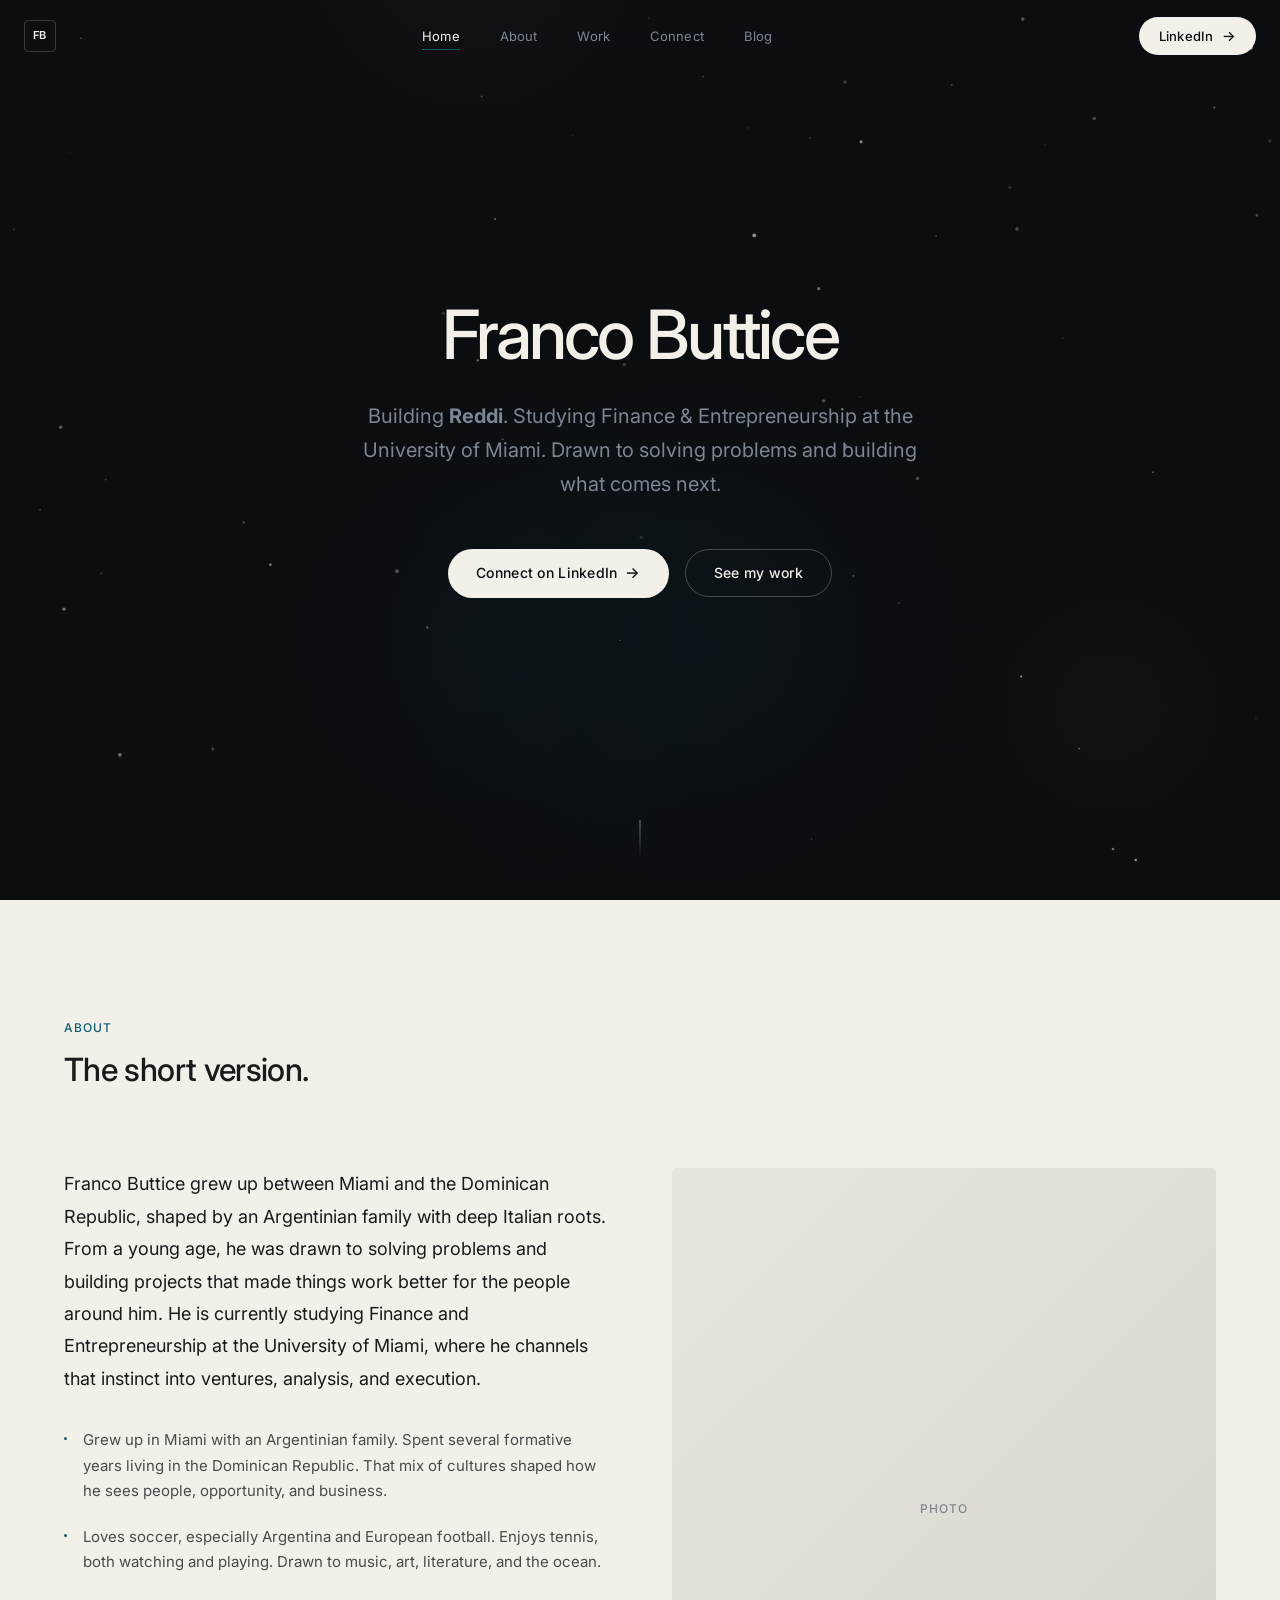
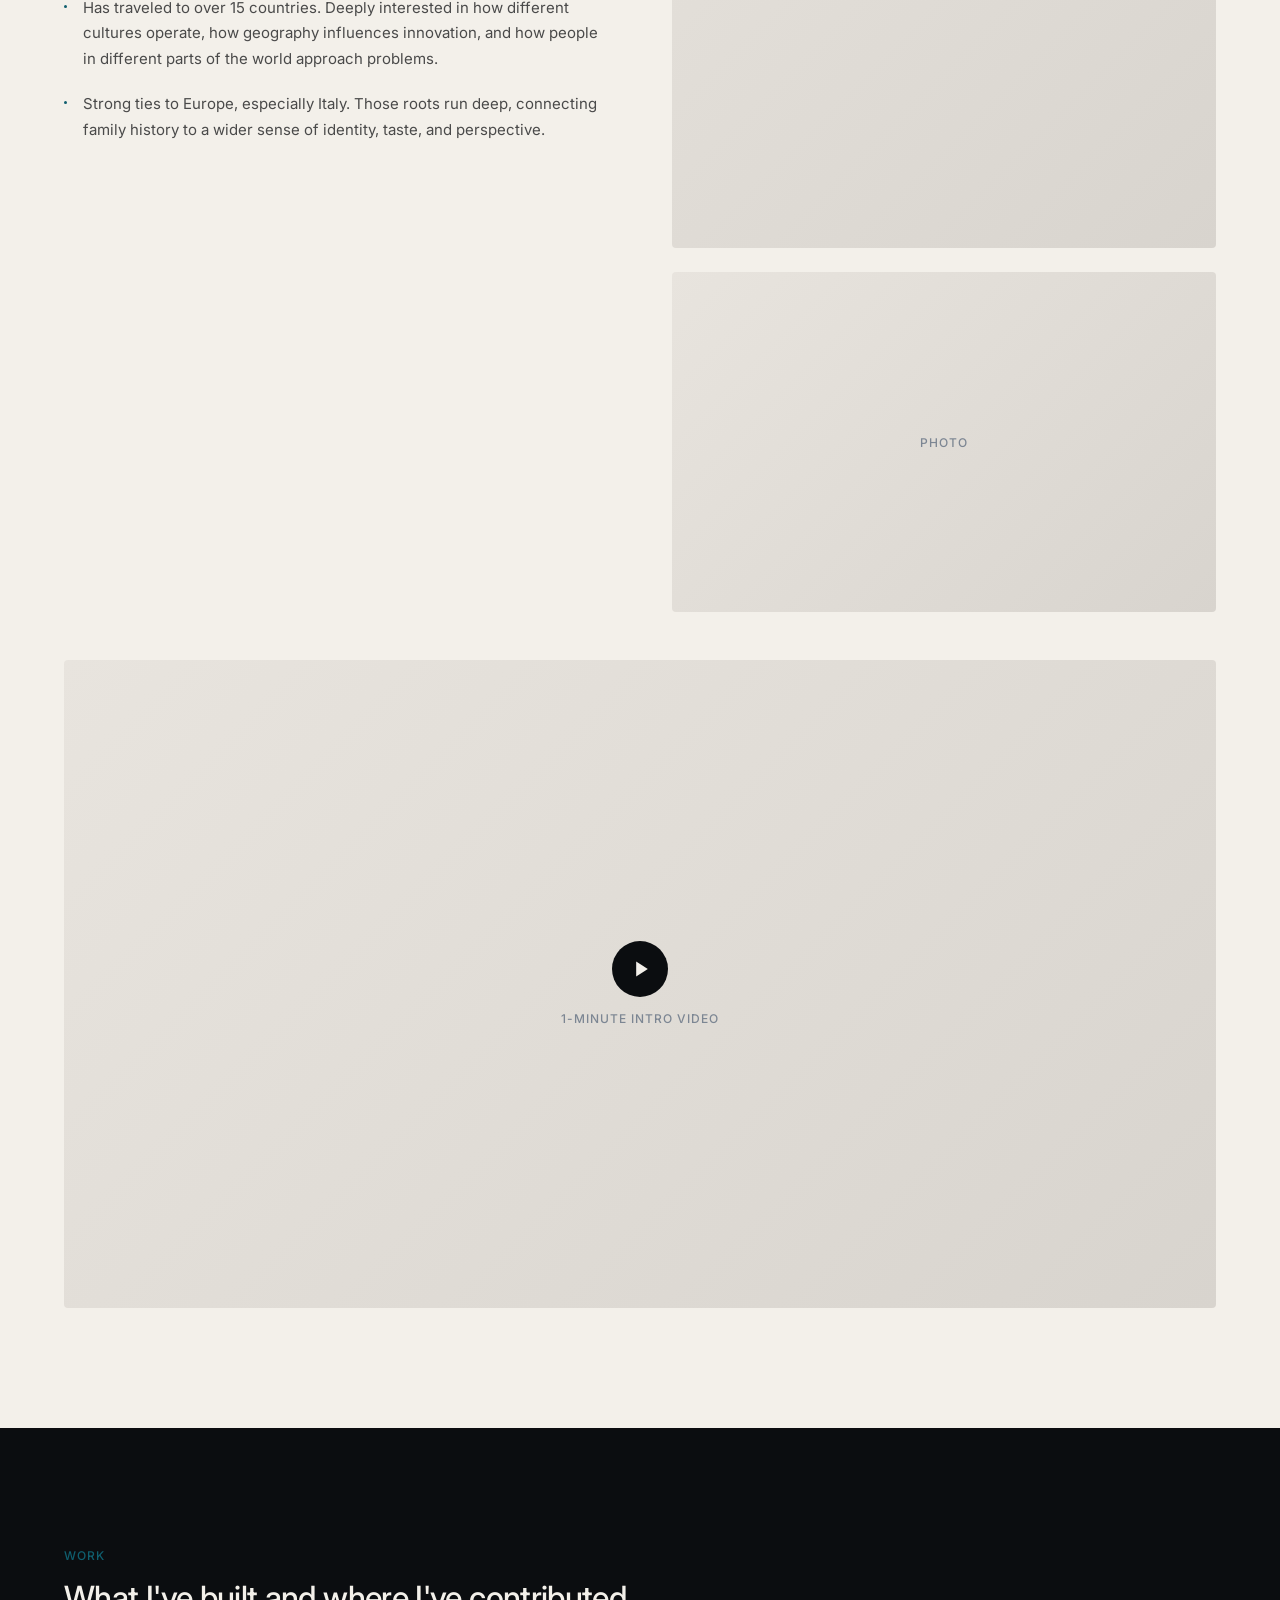
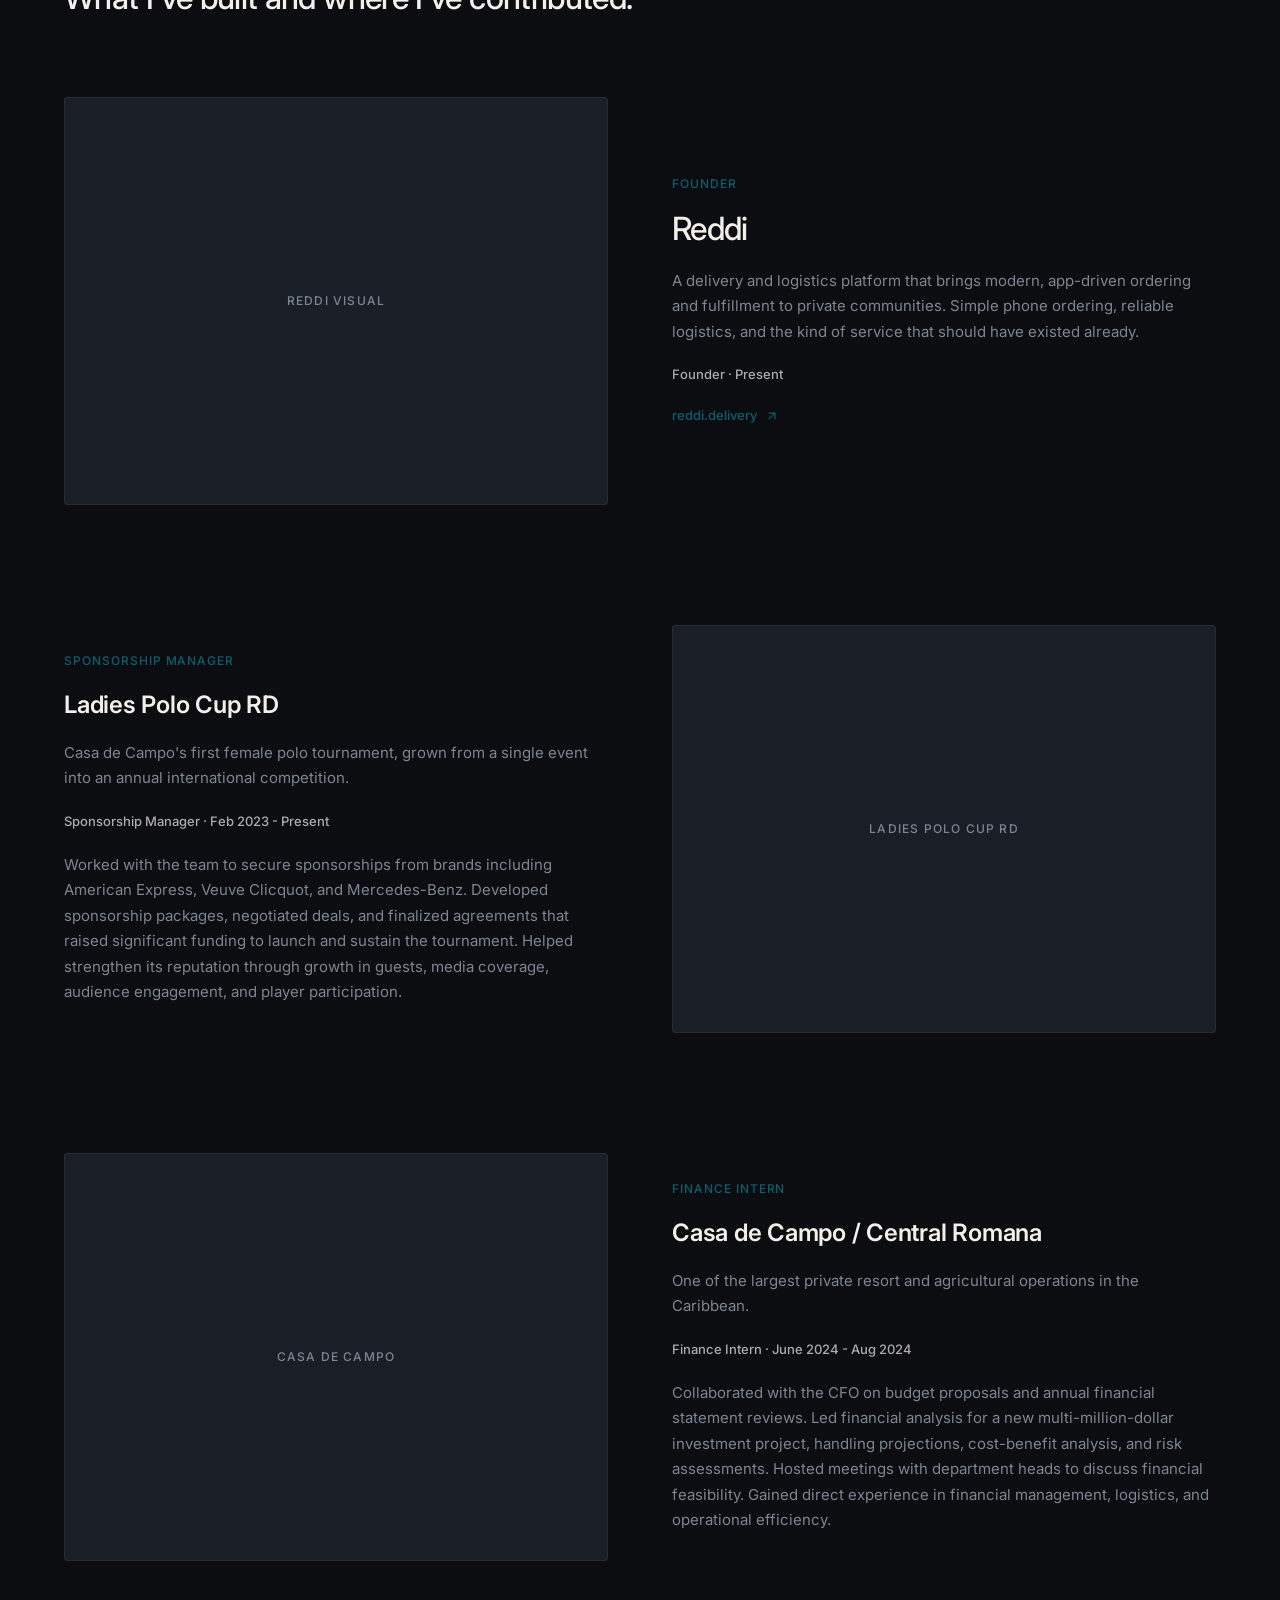
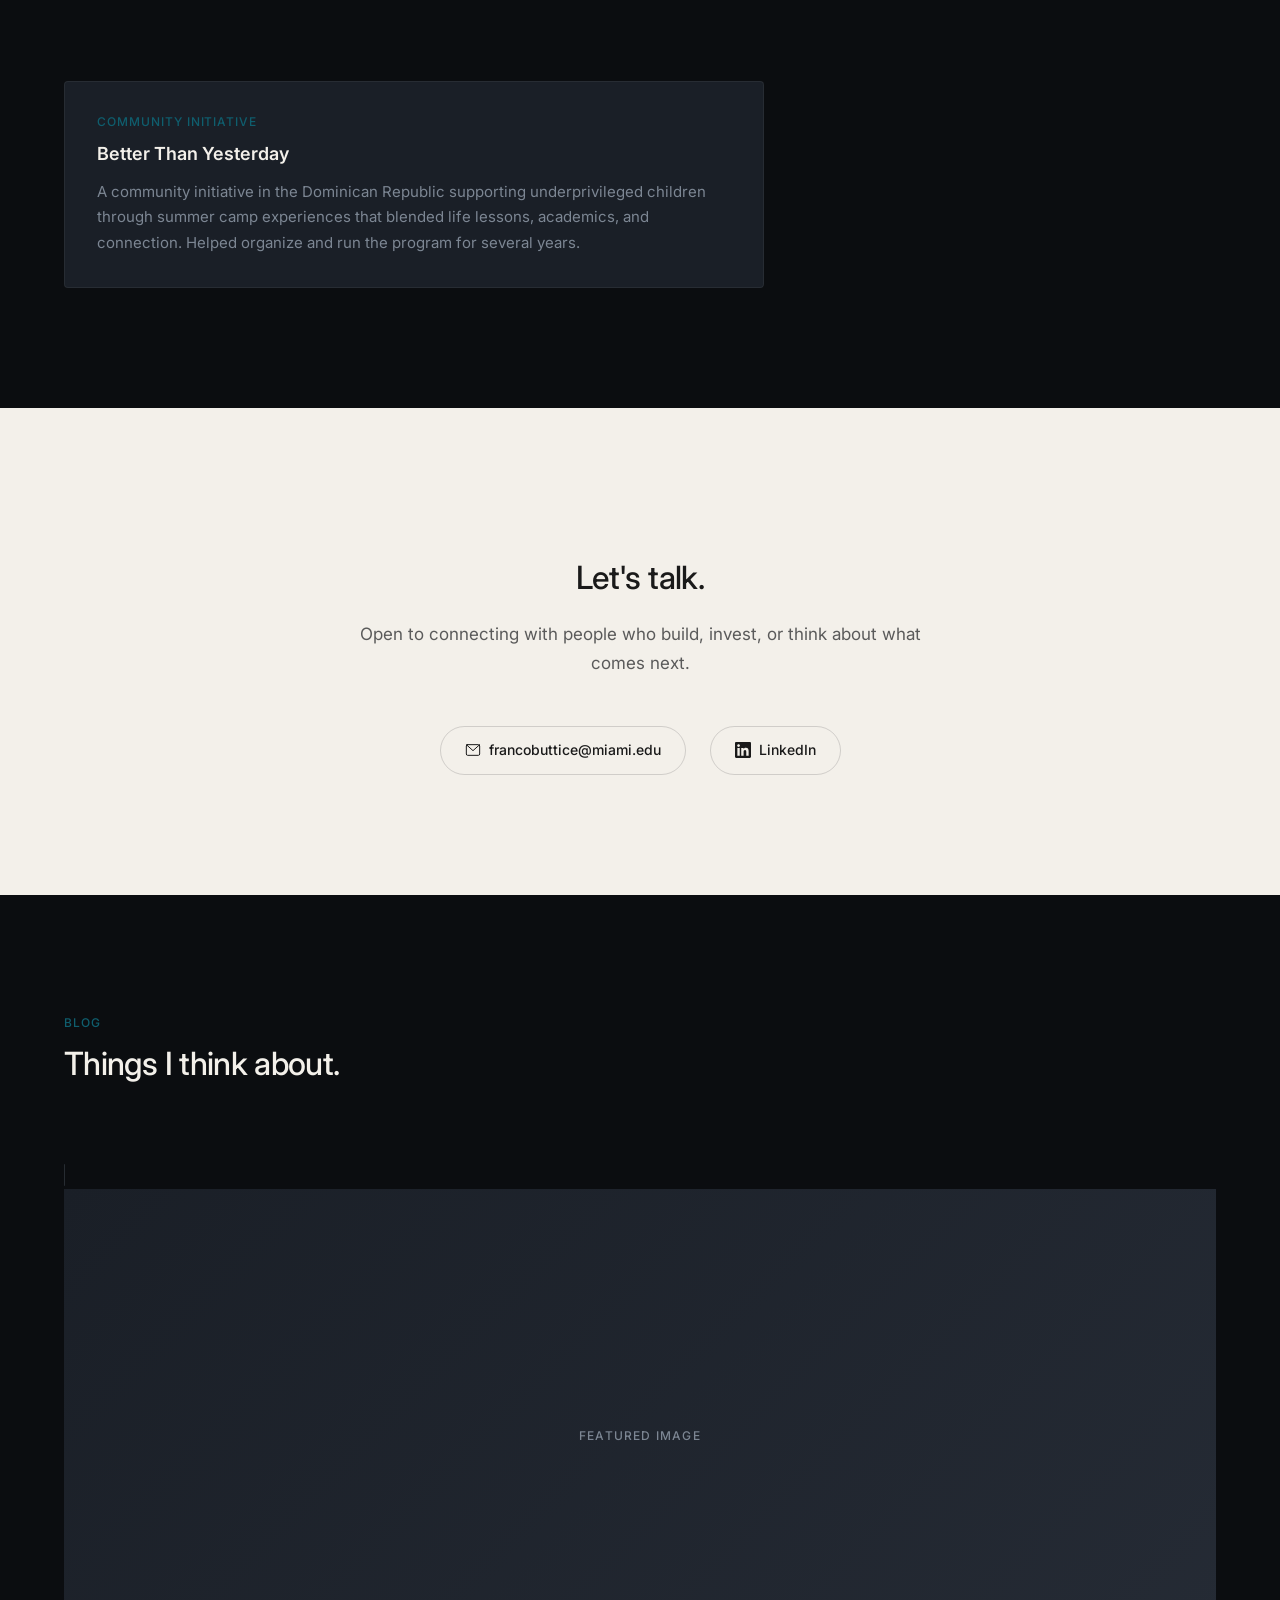
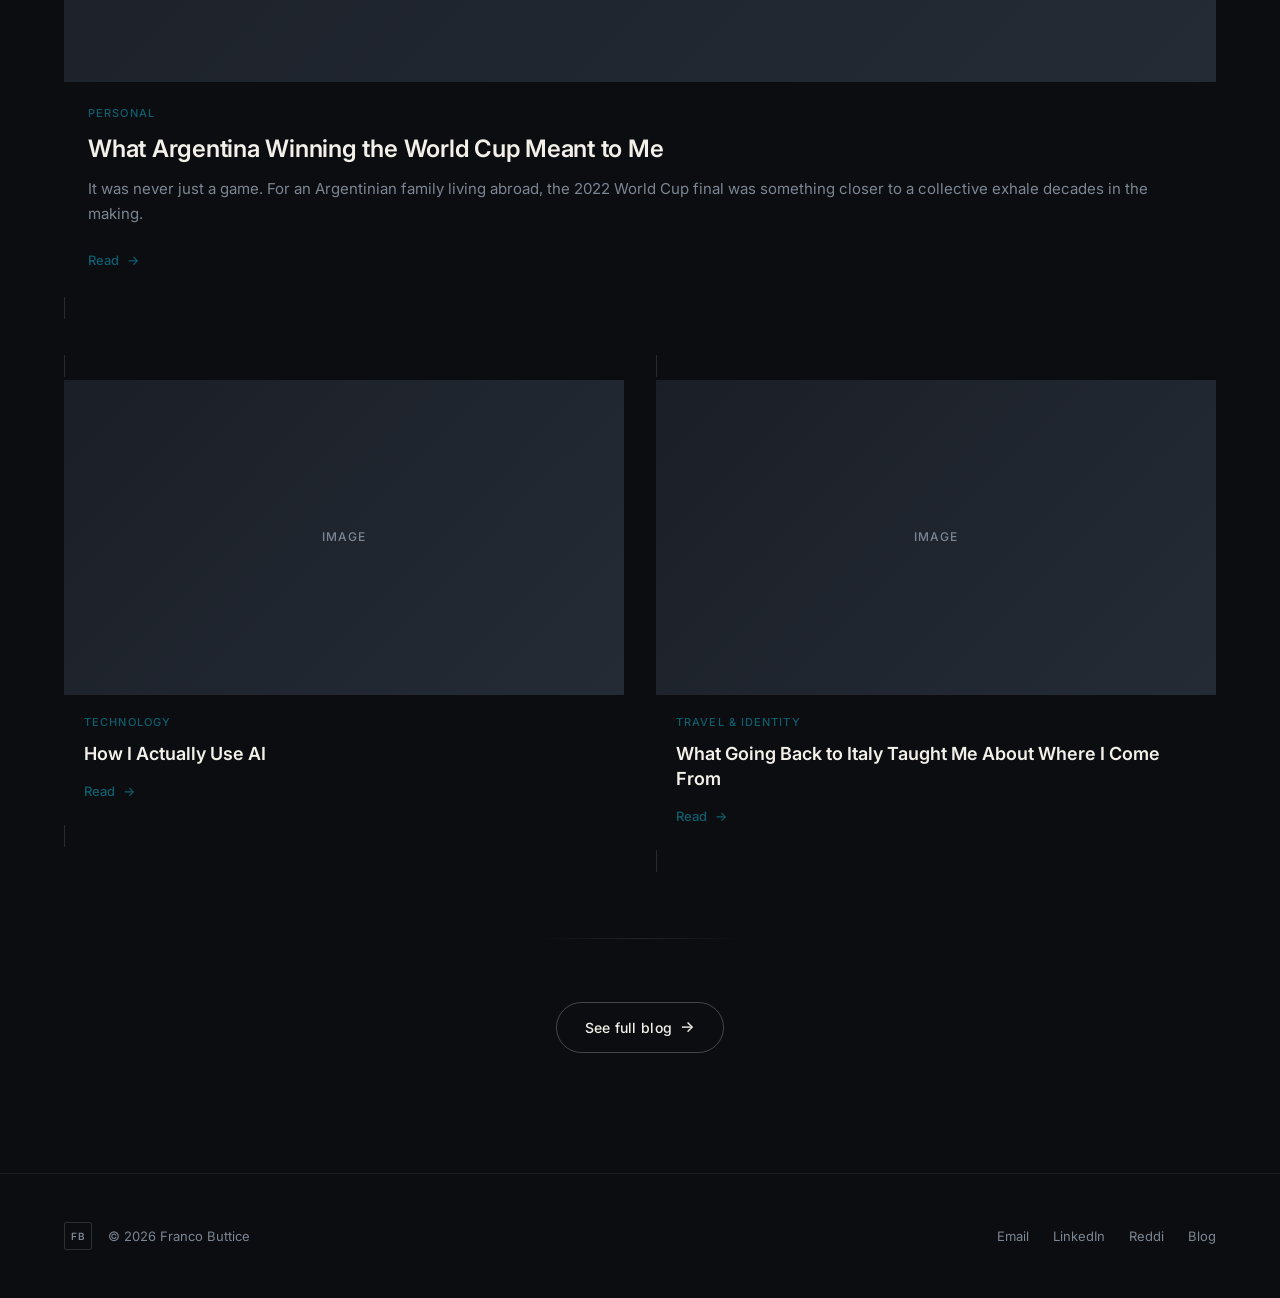
==== index.html @ 8334fda9 "Initial site build — Franco Buttice personal brand website Single-scroll site with hero, about, work" ====
<!DOCTYPE html>
<html lang="en">
<head>
  <meta charset="UTF-8">
  <meta name="viewport" content="width=device-width, initial-scale=1.0">
  <title>Franco Buttice</title>
  <meta name="description" content="Franco Buttice. Builder, student of finance and entrepreneurship at the University of Miami. Building Reddi.">
  <meta name="author" content="Franco Buttice">

  <!-- Open Graph -->
  <meta property="og:title" content="Franco Buttice">
  <meta property="og:description" content="Builder, student of finance and entrepreneurship at the University of Miami. Building Reddi.">
  <meta property="og:type" content="website">
  <meta property="og:url" content="https://francobuttice.com">

  <!-- Favicon -->
  <link rel="icon" type="image/svg+xml" href="data:image/svg+xml,<svg xmlns='http://www.w3.org/2000/svg' viewBox='0 0 32 32'><rect width='32' height='32' rx='4' fill='%230B0D10'/><text x='50%25' y='55%25' dominant-baseline='central' text-anchor='middle' fill='%23F3F0EA' font-family='system-ui' font-size='14' font-weight='600' letter-spacing='0.5'>FB</text></svg>">

  <!-- Fonts -->
  <link rel="preconnect" href="https://fonts.googleapis.com">
  <link rel="preconnect" href="https://fonts.gstatic.com" crossorigin>
  <link href="https://fonts.googleapis.com/css2?family=Inter:wght@300;400;500;600;700&display=swap" rel="stylesheet">

  <!-- Styles -->
  <link rel="stylesheet" href="css/style.css">
</head>
<body>

  <!-- ============ NAVBAR ============ -->
  <nav class="navbar" id="navbar" role="navigation" aria-label="Main navigation">
    <div class="navbar__inner">
      <a href="#home" class="navbar__logo">
        <span class="navbar__monogram">FB</span>
      </a>

      <div class="navbar__links" id="navLinks">
        <a href="#home" class="navbar__link active" data-section="home">Home</a>
        <a href="#about" class="navbar__link" data-section="about">About</a>
        <a href="#work" class="navbar__link" data-section="work">Work</a>
        <a href="#connect" class="navbar__link" data-section="connect">Connect</a>
        <a href="#blog" class="navbar__link" data-section="blog">Blog</a>
      </div>

      <div class="navbar__cta">
        <a href="https://www.linkedin.com/in/francobuttice/" target="_blank" rel="noopener noreferrer" class="btn btn--primary btn--sm">
          LinkedIn <span class="btn-arrow">&rarr;</span>
        </a>
      </div>

      <button class="navbar__toggle" id="navToggle" aria-label="Toggle navigation menu" aria-expanded="false">
        <span></span>
        <span></span>
        <span></span>
      </button>
    </div>

    <div class="navbar__mobile-menu" id="mobileMenu">
      <a href="#home" class="navbar__mobile-link" data-section="home">Home</a>
      <a href="#about" class="navbar__mobile-link" data-section="about">About</a>
      <a href="#work" class="navbar__mobile-link" data-section="work">Work</a>
      <a href="#connect" class="navbar__mobile-link" data-section="connect">Connect</a>
      <a href="#blog" class="navbar__mobile-link" data-section="blog">Blog</a>
      <a href="https://www.linkedin.com/in/francobuttice/" target="_blank" rel="noopener noreferrer" class="btn btn--primary" style="margin-top: 16px;">
        Connect on LinkedIn <span class="btn-arrow">&rarr;</span>
      </a>
    </div>
  </nav>

  <!-- ============ HERO ============ -->
  <section class="hero section--dark" id="home">
    <canvas class="hero__canvas" id="heroCanvas"></canvas>

    <div class="hero__content">
      <h1 class="hero__name" id="heroName">Franco Buttice</h1>
      <p class="hero__headline" id="heroHeadline">
        Building <strong>Reddi</strong>. Studying Finance &amp; Entrepreneurship at the University of Miami. Drawn to solving problems and building what comes next.
      </p>
      <div class="hero__cta" id="heroCta">
        <a href="https://www.linkedin.com/in/francobuttice/" target="_blank" rel="noopener noreferrer" class="btn btn--primary">
          Connect on LinkedIn <span class="btn-arrow">&rarr;</span>
        </a>
        <a href="#work" class="btn btn--ghost">
          See my work
        </a>
      </div>
    </div>

    <div class="hero__scroll-hint" id="heroScroll">
      <div class="hero__scroll-line"></div>
    </div>
  </section>

  <!-- ============ ABOUT ============ -->
  <section class="about section section--light" id="about">
    <div class="container">
      <div class="about__header reveal">
        <p class="label about__label">About</p>
        <h2 class="display-md">The short version.</h2>
      </div>

      <div class="about__grid">
        <div class="about__text">
          <p class="about__bio reveal">
            Franco Buttice grew up between Miami and the Dominican Republic, shaped by an Argentinian family with deep Italian roots. From a young age, he was drawn to solving problems and building projects that made things work better for the people around him. He is currently studying Finance and Entrepreneurship at the University of Miami, where he channels that instinct into ventures, analysis, and execution.
          </p>

          <div class="about__details">
            <div class="about__detail-item reveal">
              <span class="about__detail-marker"></span>
              <p class="about__detail-text">
                Grew up in Miami with an Argentinian family. Spent several formative years living in the Dominican Republic. That mix of cultures shaped how he sees people, opportunity, and business.
              </p>
            </div>
            <div class="about__detail-item reveal">
              <span class="about__detail-marker"></span>
              <p class="about__detail-text">
                Loves soccer, especially Argentina and European football. Enjoys tennis, both watching and playing. Drawn to music, art, literature, and the ocean.
              </p>
            </div>
            <div class="about__detail-item reveal">
              <span class="about__detail-marker"></span>
              <p class="about__detail-text">
                Has traveled to over 15 countries. Deeply interested in how different cultures operate, how geography influences innovation, and how people in different parts of the world approach problems.
              </p>
            </div>
            <div class="about__detail-item reveal">
              <span class="about__detail-marker"></span>
              <p class="about__detail-text">
                Strong ties to Europe, especially Italy. Those roots run deep, connecting family history to a wider sense of identity, taste, and perspective.
              </p>
            </div>
          </div>
        </div>

        <div class="about__media">
          <div class="about__image-placeholder reveal">
            <span class="about__placeholder-label">Photo</span>
          </div>
          <div class="about__image-placeholder about__image-placeholder--landscape reveal">
            <span class="about__placeholder-label">Photo</span>
          </div>
        </div>
      </div>

      <!-- Video Placeholder -->
      <div class="about__video-placeholder reveal" id="videoPlaceholder">
        <div class="about__video-play">
          <svg width="20" height="20" viewBox="0 0 24 24"><polygon points="5,3 19,12 5,21"/></svg>
        </div>
        <span class="about__video-label">1-minute intro video</span>
      </div>
    </div>
  </section>

  <!-- ============ WORK ============ -->
  <section class="work section section--dark" id="work">
    <div class="container">
      <div class="work__header reveal">
        <p class="label work__label">Work</p>
        <h2 class="display-md">What I've built and where I've contributed.</h2>
      </div>

      <div class="work__entries">

        <!-- Reddi -->
        <div class="work__entry reveal">
          <div class="work__entry-visual">
            <span class="about__placeholder-label" style="color: var(--steel);">Reddi Visual</span>
          </div>
          <div class="work__entry-content">
            <p class="label work__entry-tag">Founder</p>
            <h3 class="display-md work__entry-name">Reddi</h3>
            <p class="work__entry-desc">
              A delivery and logistics platform that brings modern, app-driven ordering and fulfillment to private communities. Simple phone ordering, reliable logistics, and the kind of service that should have existed already.
            </p>
            <p class="work__entry-role">Founder &middot; Present</p>
            <a href="https://reddi.delivery" target="_blank" rel="noopener noreferrer" class="work__entry-link">
              reddi.delivery
              <svg viewBox="0 0 24 24" fill="none" stroke="currentColor" stroke-width="2" stroke-linecap="round" stroke-linejoin="round"><line x1="7" y1="17" x2="17" y2="7"/><polyline points="7 7 17 7 17 17"/></svg>
            </a>
          </div>
        </div>

        <!-- Ladies Polo Cup RD -->
        <div class="work__entry reveal">
          <div class="work__entry-visual">
            <span class="about__placeholder-label" style="color: var(--steel);">Ladies Polo Cup RD</span>
          </div>
          <div class="work__entry-content">
            <p class="label work__entry-tag">Sponsorship Manager</p>
            <h3 class="heading-lg work__entry-name">Ladies Polo Cup RD</h3>
            <p class="work__entry-desc">
              Casa de Campo's first female polo tournament, grown from a single event into an annual international competition.
            </p>
            <p class="work__entry-role">Sponsorship Manager &middot; Feb 2023 - Present</p>
            <p class="work__entry-summary">
              Worked with the team to secure sponsorships from brands including American Express, Veuve Clicquot, and Mercedes-Benz. Developed sponsorship packages, negotiated deals, and finalized agreements that raised significant funding to launch and sustain the tournament. Helped strengthen its reputation through growth in guests, media coverage, audience engagement, and player participation.
            </p>
          </div>
        </div>

        <!-- Casa de Campo / Central Romana -->
        <div class="work__entry reveal">
          <div class="work__entry-visual">
            <span class="about__placeholder-label" style="color: var(--steel);">Casa de Campo</span>
          </div>
          <div class="work__entry-content">
            <p class="label work__entry-tag">Finance Intern</p>
            <h3 class="heading-lg work__entry-name">Casa de Campo / Central Romana</h3>
            <p class="work__entry-desc">
              One of the largest private resort and agricultural operations in the Caribbean.
            </p>
            <p class="work__entry-role">Finance Intern &middot; June 2024 - Aug 2024</p>
            <p class="work__entry-summary">
              Collaborated with the CFO on budget proposals and annual financial statement reviews. Led financial analysis for a new multi-million-dollar investment project, handling projections, cost-benefit analysis, and risk assessments. Hosted meetings with department heads to discuss financial feasibility. Gained direct experience in financial management, logistics, and operational efficiency.
            </p>
          </div>
        </div>

        <!-- Better Than Yesterday -->
        <div class="work__entry work__entry--small reveal">
          <div class="work__entry-content">
            <p class="label work__entry-tag">Community Initiative</p>
            <h3 class="heading-md work__entry-name">Better Than Yesterday</h3>
            <p class="work__entry-desc">
              A community initiative in the Dominican Republic supporting underprivileged children through summer camp experiences that blended life lessons, academics, and connection. Helped organize and run the program for several years.
            </p>
          </div>
        </div>

      </div>
    </div>
  </section>

  <!-- ============ CONNECT ============ -->
  <section class="connect section section--light" id="connect">
    <div class="container">
      <div class="connect__inner">
        <p class="label connect__label reveal">Connect</p>
        <h2 class="display-md connect__headline reveal">Let's talk.</h2>
        <p class="connect__subtext reveal">
          Open to connecting with people who build, invest, or think about what comes next.
        </p>
        <div class="connect__links reveal">
          <a href="mailto:francobuttice@miami.edu" class="connect__link">
            <svg viewBox="0 0 24 24" fill="none" stroke="currentColor" stroke-width="1.5" stroke-linecap="round" stroke-linejoin="round"><rect x="2" y="4" width="20" height="16" rx="2"/><polyline points="22,4 12,13 2,4"/></svg>
            francobuttice@miami.edu
          </a>
          <a href="https://www.linkedin.com/in/francobuttice/" target="_blank" rel="noopener noreferrer" class="connect__link">
            <svg viewBox="0 0 24 24" fill="currentColor"><path d="M20.447 20.452h-3.554v-5.569c0-1.328-.027-3.037-1.852-3.037-1.853 0-2.136 1.445-2.136 2.939v5.667H9.351V9h3.414v1.561h.046c.477-.9 1.637-1.85 3.37-1.85 3.601 0 4.267 2.37 4.267 5.455v6.286zM5.337 7.433c-1.144 0-2.063-.926-2.063-2.065 0-1.138.92-2.063 2.063-2.063 1.14 0 2.064.925 2.064 2.063 0 1.139-.925 2.065-2.064 2.065zm1.782 13.019H3.555V9h3.564v11.452zM22.225 0H1.771C.792 0 0 .774 0 1.729v20.542C0 23.227.792 24 1.771 24h20.451C23.2 24 24 23.227 24 22.271V1.729C24 .774 23.2 0 22.222 0h.003z"/></svg>
            LinkedIn
          </a>
        </div>
      </div>
    </div>
  </section>

  <!-- ============ BLOG PREVIEW ============ -->
  <section class="blog-preview section section--dark" id="blog">
    <div class="container">
      <div class="blog-preview__header reveal">
        <p class="label blog-preview__label">Blog</p>
        <h2 class="display-md">Things I think about.</h2>
      </div>

      <div class="blog-preview__grid">

        <!-- Featured Post -->
        <div class="blog-preview__featured reveal">
          <a href="blog.html#post-argentina" class="blog-card">
            <div class="blog-card__image">
              <span class="about__placeholder-label" style="color: var(--steel);">Featured Image</span>
            </div>
            <div class="blog-card__body">
              <p class="label-sm blog-card__tag">Personal</p>
              <h3 class="heading-lg blog-card__title">What Argentina Winning the World Cup Meant to Me</h3>
              <p class="blog-card__excerpt">
                It was never just a game. For an Argentinian family living abroad, the 2022 World Cup final was something closer to a collective exhale decades in the making.
              </p>
              <span class="blog-card__read">Read <span>&rarr;</span></span>
            </div>
          </a>
        </div>

        <!-- Small Post 1 -->
        <div class="reveal">
          <a href="blog.html#post-ai" class="blog-card blog-card--small">
            <div class="blog-card__image">
              <span class="about__placeholder-label" style="color: var(--steel);">Image</span>
            </div>
            <div class="blog-card__body">
              <p class="label-sm blog-card__tag">Technology</p>
              <h3 class="heading-md blog-card__title">How I Actually Use AI</h3>
              <span class="blog-card__read">Read <span>&rarr;</span></span>
            </div>
          </a>
        </div>

        <!-- Small Post 2 -->
        <div class="reveal">
          <a href="blog.html#post-italy" class="blog-card blog-card--small">
            <div class="blog-card__image">
              <span class="about__placeholder-label" style="color: var(--steel);">Image</span>
            </div>
            <div class="blog-card__body">
              <p class="label-sm blog-card__tag">Travel &amp; Identity</p>
              <h3 class="heading-md blog-card__title">What Going Back to Italy Taught Me About Where I Come From</h3>
              <span class="blog-card__read">Read <span>&rarr;</span></span>
            </div>
          </a>
        </div>

      </div>

      <div class="blog-preview__cta reveal">
        <a href="blog.html" class="btn btn--ghost">
          See full blog <span class="btn-arrow">&rarr;</span>
        </a>
      </div>
    </div>
  </section>

  <!-- ============ FOOTER ============ -->
  <footer class="footer">
    <div class="container">
      <div class="footer__inner">
        <div class="footer__left">
          <span class="footer__monogram">FB</span>
          <span class="footer__copy">&copy; 2026 Franco Buttice</span>
        </div>
        <div class="footer__links">
          <a href="mailto:francobuttice@miami.edu" class="footer__link">Email</a>
          <a href="https://www.linkedin.com/in/francobuttice/" target="_blank" rel="noopener noreferrer" class="footer__link">LinkedIn</a>
          <a href="https://reddi.delivery" target="_blank" rel="noopener noreferrer" class="footer__link">Reddi</a>
          <a href="blog.html" class="footer__link">Blog</a>
        </div>
      </div>
    </div>
  </footer>

  <!-- Scripts -->
  <script src="js/hero-canvas.js"></script>
  <script src="js/main.js"></script>
</body>
</html>
---- css/style.css ----
/* ============================================
   FRANCO BUTTICE - PERSONAL BRAND WEBSITE
   Design System & Core Styles
   ============================================ */

/* --- Custom Properties --- */
:root {
  /* Palette */
  --obsidian: #0B0D10;
  --graphite: #1A1F27;
  --bone: #F3F0EA;
  --steel: #7C8693;
  --petrol: #0F5E6E;
  --petrol-light: #137d94;
  --petrol-glow: rgba(15, 94, 110, 0.15);
  --white: #FFFFFF;
  --black: #000000;

  /* Semantic */
  --bg-dark: var(--obsidian);
  --bg-dark-elevated: var(--graphite);
  --bg-light: var(--bone);
  --text-primary-light: #1a1a1a;
  --text-secondary-light: var(--steel);
  --text-primary-dark: var(--bone);
  --text-secondary-dark: var(--steel);
  --accent: var(--petrol);
  --accent-hover: var(--petrol-light);

  /* Typography */
  --font-display: 'Inter', -apple-system, BlinkMacSystemFont, 'Segoe UI', sans-serif;
  --font-body: 'Inter', -apple-system, BlinkMacSystemFont, 'Segoe UI', sans-serif;
  --font-mono: 'JetBrains Mono', 'SF Mono', 'Fira Code', monospace;

  /* Spacing (8px base) */
  --space-1: 4px;
  --space-2: 8px;
  --space-3: 12px;
  --space-4: 16px;
  --space-5: 20px;
  --space-6: 24px;
  --space-7: 32px;
  --space-8: 40px;
  --space-9: 48px;
  --space-10: 56px;
  --space-11: 64px;
  --space-12: 80px;
  --space-13: 96px;
  --space-14: 120px;

  /* Layout */
  --container-max: 1200px;
  --container-narrow: 800px;
  --container-wide: 1400px;

  /* Radius */
  --radius-sm: 2px;
  --radius-md: 4px;
  --radius-lg: 8px;
  --radius-pill: 100px;

  /* Transitions */
  --ease-out: cubic-bezier(0.16, 1, 0.3, 1);
  --ease-in-out: cubic-bezier(0.65, 0, 0.35, 1);
  --duration-fast: 150ms;
  --duration-normal: 300ms;
  --duration-slow: 500ms;

  /* Navbar */
  --nav-height: 72px;
}

/* --- Reset --- */
*,
*::before,
*::after {
  margin: 0;
  padding: 0;
  box-sizing: border-box;
}

html {
  scroll-behavior: smooth;
  -webkit-text-size-adjust: 100%;
  font-size: 16px;
}

body {
  font-family: var(--font-body);
  background: var(--bg-dark);
  color: var(--text-primary-dark);
  line-height: 1.6;
  -webkit-font-smoothing: antialiased;
  -moz-osx-font-smoothing: grayscale;
  overflow-x: hidden;
}

img {
  max-width: 100%;
  height: auto;
  display: block;
}

a {
  color: inherit;
  text-decoration: none;
}

button {
  font-family: inherit;
  cursor: pointer;
  border: none;
  background: none;
}

ul, ol {
  list-style: none;
}

/* --- Typography --- */
.display-xl {
  font-size: clamp(2.5rem, 6vw, 4.5rem);
  font-weight: 500;
  line-height: 0.95;
  letter-spacing: -0.04em;
}

.display-lg {
  font-size: clamp(2rem, 4vw, 3rem);
  font-weight: 500;
  line-height: 1.05;
  letter-spacing: -0.03em;
}

.display-md {
  font-size: clamp(1.5rem, 3vw, 2rem);
  font-weight: 500;
  line-height: 1.15;
  letter-spacing: -0.02em;
}

.heading-lg {
  font-size: clamp(1.25rem, 2vw, 1.5rem);
  font-weight: 600;
  line-height: 1.3;
  letter-spacing: -0.01em;
}

.heading-md {
  font-size: 1.125rem;
  font-weight: 600;
  line-height: 1.4;
}

.body-lg {
  font-size: 1.125rem;
  font-weight: 400;
  line-height: 1.7;
}

.body-md {
  font-size: 1rem;
  font-weight: 400;
  line-height: 1.7;
}

.body-sm {
  font-size: 0.875rem;
  font-weight: 400;
  line-height: 1.6;
}

.label {
  font-size: 0.75rem;
  font-weight: 500;
  letter-spacing: 0.08em;
  text-transform: uppercase;
  line-height: 1.3;
}

.label-sm {
  font-size: 0.6875rem;
  font-weight: 500;
  letter-spacing: 0.1em;
  text-transform: uppercase;
  line-height: 1.3;
}

/* --- Layout --- */
.container {
  width: 100%;
  max-width: var(--container-max);
  margin: 0 auto;
  padding: 0 var(--space-6);
}

.container--narrow {
  max-width: var(--container-narrow);
}

.container--wide {
  max-width: var(--container-wide);
}

.section {
  padding: var(--space-14) 0;
  position: relative;
}

.section--dark {
  background: var(--bg-dark);
  color: var(--text-primary-dark);
}

.section--light {
  background: var(--bg-light);
  color: var(--text-primary-light);
}

/* --- Buttons --- */
.btn {
  display: inline-flex;
  align-items: center;
  justify-content: center;
  gap: var(--space-2);
  padding: 12px 28px;
  font-size: 0.875rem;
  font-weight: 500;
  letter-spacing: 0.02em;
  border-radius: var(--radius-pill);
  transition: all var(--duration-normal) var(--ease-out);
  white-space: nowrap;
}

.btn--primary {
  background: var(--bone);
  color: var(--obsidian);
}

.btn--primary:hover {
  background: var(--white);
  transform: translateY(-1px);
}

.btn--accent {
  background: var(--accent);
  color: var(--white);
}

.btn--accent:hover {
  background: var(--accent-hover);
  transform: translateY(-1px);
}

.btn--ghost {
  background: transparent;
  color: var(--bone);
  border: 1px solid rgba(243, 240, 234, 0.25);
}

.btn--ghost:hover {
  border-color: rgba(243, 240, 234, 0.5);
  background: rgba(243, 240, 234, 0.05);
}

.btn--ghost-dark {
  background: transparent;
  color: var(--obsidian);
  border: 1px solid rgba(11, 13, 16, 0.2);
}

.btn--ghost-dark:hover {
  border-color: rgba(11, 13, 16, 0.4);
  background: rgba(11, 13, 16, 0.03);
}

.btn--sm {
  padding: 8px 20px;
  font-size: 0.8125rem;
}

.btn .btn-arrow {
  transition: transform var(--duration-normal) var(--ease-out);
  font-size: 1.1em;
}

.btn:hover .btn-arrow {
  transform: translateX(3px);
}

/* --- Navbar --- */
.navbar {
  position: fixed;
  top: 0;
  left: 0;
  right: 0;
  z-index: 1000;
  height: var(--nav-height);
  display: flex;
  align-items: center;
  transition: all var(--duration-normal) var(--ease-out);
  background: transparent;
}

.navbar.scrolled {
  background: rgba(11, 13, 16, 0.92);
  backdrop-filter: blur(20px);
  -webkit-backdrop-filter: blur(20px);
  border-bottom: 1px solid rgba(243, 240, 234, 0.06);
}

.navbar__inner {
  display: flex;
  align-items: center;
  justify-content: space-between;
  width: 100%;
  max-width: var(--container-wide);
  margin: 0 auto;
  padding: 0 var(--space-6);
}

.navbar__logo {
  font-size: 1.125rem;
  font-weight: 600;
  letter-spacing: -0.02em;
  color: var(--bone);
  display: flex;
  align-items: center;
  gap: var(--space-3);
}

.navbar__monogram {
  width: 32px;
  height: 32px;
  display: flex;
  align-items: center;
  justify-content: center;
  border: 1px solid rgba(243, 240, 234, 0.2);
  border-radius: var(--radius-md);
  font-size: 0.6875rem;
  font-weight: 600;
  letter-spacing: 0.05em;
  color: var(--bone);
}

.navbar__links {
  display: flex;
  align-items: center;
  gap: var(--space-8);
}

.navbar__link {
  font-size: 0.8125rem;
  font-weight: 400;
  color: var(--steel);
  letter-spacing: 0.01em;
  transition: color var(--duration-fast) var(--ease-out);
  position: relative;
}

.navbar__link::after {
  content: '';
  position: absolute;
  bottom: -4px;
  left: 0;
  width: 0;
  height: 1px;
  background: var(--accent);
  transition: width var(--duration-normal) var(--ease-out);
}

.navbar__link:hover,
.navbar__link.active {
  color: var(--bone);
}

.navbar__link.active::after {
  width: 100%;
}

.navbar__cta {
  display: flex;
  align-items: center;
  gap: var(--space-4);
}

/* Mobile menu */
.navbar__toggle {
  display: none;
  flex-direction: column;
  gap: 5px;
  width: 24px;
  cursor: pointer;
  z-index: 1001;
}

.navbar__toggle span {
  display: block;
  width: 100%;
  height: 1.5px;
  background: var(--bone);
  transition: all var(--duration-normal) var(--ease-out);
  transform-origin: center;
}

.navbar__toggle.open span:nth-child(1) {
  transform: rotate(45deg) translateY(4.6px);
}

.navbar__toggle.open span:nth-child(2) {
  opacity: 0;
}

.navbar__toggle.open span:nth-child(3) {
  transform: rotate(-45deg) translateY(-4.6px);
}

.navbar__mobile-menu {
  display: none;
  position: fixed;
  top: 0;
  left: 0;
  right: 0;
  bottom: 0;
  background: rgba(11, 13, 16, 0.97);
  backdrop-filter: blur(30px);
  -webkit-backdrop-filter: blur(30px);
  z-index: 999;
  flex-direction: column;
  align-items: center;
  justify-content: center;
  gap: var(--space-8);
  opacity: 0;
  transition: opacity var(--duration-normal) var(--ease-out);
}

.navbar__mobile-menu.open {
  display: flex;
  opacity: 1;
}

.navbar__mobile-link {
  font-size: 1.5rem;
  font-weight: 500;
  color: var(--bone);
  letter-spacing: -0.01em;
  opacity: 0.7;
  transition: opacity var(--duration-fast);
}

.navbar__mobile-link:hover,
.navbar__mobile-link.active {
  opacity: 1;
}

/* --- Hero --- */
.hero {
  min-height: 100dvh;
  display: flex;
  align-items: center;
  justify-content: center;
  position: relative;
  overflow: hidden;
  background: var(--bg-dark);
}

.hero__canvas {
  position: absolute;
  top: 0;
  left: 0;
  width: 100%;
  height: 100%;
  z-index: 1;
}

.hero__content {
  position: relative;
  z-index: 2;
  text-align: center;
  max-width: 900px;
  padding: 0 var(--space-6);
}

.hero__name {
  font-size: clamp(2.25rem, 5.5vw, 4.25rem);
  font-weight: 500;
  letter-spacing: -0.04em;
  line-height: 0.95;
  color: var(--bone);
  margin-bottom: var(--space-7);
  opacity: 0;
}

.hero__headline {
  font-size: clamp(1rem, 2vw, 1.25rem);
  font-weight: 400;
  line-height: 1.7;
  color: var(--steel);
  max-width: 600px;
  margin: 0 auto var(--space-9);
  opacity: 0;
}

.hero__cta {
  opacity: 0;
  display: flex;
  align-items: center;
  justify-content: center;
  gap: var(--space-4);
}

.hero__scroll-hint {
  position: absolute;
  bottom: var(--space-8);
  left: 50%;
  transform: translateX(-50%);
  z-index: 2;
  opacity: 0;
  display: flex;
  flex-direction: column;
  align-items: center;
  gap: var(--space-2);
}

.hero__scroll-line {
  width: 1px;
  height: 40px;
  background: linear-gradient(to bottom, var(--steel), transparent);
  animation: scrollPulse 2s var(--ease-in-out) infinite;
}

@keyframes scrollPulse {
  0%, 100% { opacity: 0.3; transform: scaleY(0.6); }
  50% { opacity: 0.8; transform: scaleY(1); }
}

/* --- About --- */
.about {
  background: var(--bg-light);
  color: var(--text-primary-light);
}

.about__header {
  margin-bottom: var(--space-12);
}

.about__label {
  color: var(--accent);
  margin-bottom: var(--space-4);
}

.about__grid {
  display: grid;
  grid-template-columns: 1fr 1fr;
  gap: var(--space-11);
  align-items: start;
}

.about__text {
  display: flex;
  flex-direction: column;
  gap: var(--space-7);
}

.about__bio {
  font-size: 1.125rem;
  line-height: 1.8;
  color: var(--text-primary-light);
}

.about__details {
  display: flex;
  flex-direction: column;
  gap: var(--space-5);
}

.about__detail-item {
  display: flex;
  gap: var(--space-4);
  align-items: flex-start;
}

.about__detail-marker {
  width: 3px;
  height: 3px;
  background: var(--accent);
  border-radius: 50%;
  margin-top: 10px;
  flex-shrink: 0;
}

.about__detail-text {
  font-size: 0.9375rem;
  line-height: 1.7;
  color: #4a4a4a;
}

.about__media {
  display: flex;
  flex-direction: column;
  gap: var(--space-6);
}

.about__image-placeholder {
  width: 100%;
  aspect-ratio: 4/5;
  background: linear-gradient(135deg, #e8e4de, #d8d4ce);
  border-radius: var(--radius-md);
  display: flex;
  align-items: center;
  justify-content: center;
  overflow: hidden;
  position: relative;
}

.about__image-placeholder--landscape {
  aspect-ratio: 16/10;
}

.about__image-placeholder img {
  width: 100%;
  height: 100%;
  object-fit: cover;
}

.about__placeholder-label {
  font-size: 0.75rem;
  font-weight: 500;
  letter-spacing: 0.1em;
  text-transform: uppercase;
  color: var(--steel);
  position: absolute;
}

/* Video placeholder */
.about__video-placeholder {
  width: 100%;
  aspect-ratio: 16/9;
  background: linear-gradient(135deg, #e8e4de, #d8d4ce);
  border-radius: var(--radius-md);
  display: flex;
  flex-direction: column;
  align-items: center;
  justify-content: center;
  gap: var(--space-3);
  cursor: pointer;
  position: relative;
  overflow: hidden;
  margin-top: var(--space-9);
}

.about__video-play {
  width: 56px;
  height: 56px;
  border-radius: 50%;
  background: var(--obsidian);
  display: flex;
  align-items: center;
  justify-content: center;
}

.about__video-play svg {
  fill: var(--bone);
  margin-left: 3px;
}

.about__video-label {
  font-size: 0.75rem;
  font-weight: 500;
  letter-spacing: 0.08em;
  text-transform: uppercase;
  color: var(--steel);
}

/* --- Work --- */
.work {
  background: var(--bg-dark);
  color: var(--text-primary-dark);
}

.work__header {
  margin-bottom: var(--space-12);
}

.work__label {
  color: var(--accent);
  margin-bottom: var(--space-4);
}

.work__entries {
  display: flex;
  flex-direction: column;
  gap: var(--space-14);
}

.work__entry {
  display: grid;
  grid-template-columns: 1fr 1fr;
  gap: var(--space-11);
  align-items: center;
}

.work__entry:nth-child(even) {
  direction: rtl;
}

.work__entry:nth-child(even) > * {
  direction: ltr;
}

.work__entry-visual {
  width: 100%;
  aspect-ratio: 4/3;
  background: var(--bg-dark-elevated);
  border-radius: var(--radius-md);
  display: flex;
  align-items: center;
  justify-content: center;
  border: 1px solid rgba(243, 240, 234, 0.06);
  overflow: hidden;
  position: relative;
}

.work__entry-visual img {
  width: 100%;
  height: 100%;
  object-fit: cover;
}

.work__entry-content {
  display: flex;
  flex-direction: column;
  gap: var(--space-5);
}

.work__entry-tag {
  color: var(--accent);
}

.work__entry-name {
  color: var(--bone);
}

.work__entry-desc {
  color: var(--steel);
  font-size: 0.9375rem;
  line-height: 1.7;
}

.work__entry-role {
  font-size: 0.8125rem;
  font-weight: 500;
  color: var(--bone);
  opacity: 0.7;
}

.work__entry-summary {
  font-size: 0.9375rem;
  line-height: 1.7;
  color: var(--steel);
}

.work__entry-link {
  display: inline-flex;
  align-items: center;
  gap: var(--space-2);
  font-size: 0.8125rem;
  font-weight: 500;
  color: var(--accent);
  transition: color var(--duration-fast);
}

.work__entry-link:hover {
  color: var(--accent-hover);
}

.work__entry-link svg {
  width: 14px;
  height: 14px;
  transition: transform var(--duration-fast);
}

.work__entry-link:hover svg {
  transform: translate(2px, -2px);
}

/* Small entry (BTY) */
.work__entry--small {
  grid-template-columns: 1fr;
  max-width: 700px;
  padding: var(--space-7);
  background: var(--bg-dark-elevated);
  border-radius: var(--radius-md);
  border: 1px solid rgba(243, 240, 234, 0.06);
}

.work__entry--small .work__entry-content {
  gap: var(--space-3);
}

/* --- Connect --- */
.connect {
  background: var(--bg-light);
  color: var(--text-primary-light);
  padding: var(--space-14) 0;
}

.connect__inner {
  text-align: center;
  max-width: 600px;
  margin: 0 auto;
}

.connect__label {
  color: var(--accent);
  margin-bottom: var(--space-4);
}

.connect__headline {
  margin-bottom: var(--space-6);
}

.connect__subtext {
  color: #5a5a5a;
  margin-bottom: var(--space-9);
  font-size: 1.0625rem;
  line-height: 1.7;
}

.connect__links {
  display: flex;
  align-items: center;
  justify-content: center;
  gap: var(--space-6);
  flex-wrap: wrap;
}

.connect__link {
  display: inline-flex;
  align-items: center;
  gap: var(--space-2);
  font-size: 0.875rem;
  font-weight: 500;
  color: var(--text-primary-light);
  padding: 12px 24px;
  border: 1px solid rgba(11, 13, 16, 0.15);
  border-radius: var(--radius-pill);
  transition: all var(--duration-normal) var(--ease-out);
}

.connect__link:hover {
  border-color: var(--accent);
  color: var(--accent);
  transform: translateY(-1px);
}

.connect__link svg {
  width: 16px;
  height: 16px;
}

/* --- Blog Preview --- */
.blog-preview {
  background: var(--bg-dark);
  color: var(--text-primary-dark);
}

.blog-preview__header {
  margin-bottom: var(--space-12);
}

.blog-preview__label {
  color: var(--accent);
  margin-bottom: var(--space-4);
}

.blog-preview__grid {
  display: grid;
  grid-template-columns: 1fr 1fr;
  gap: var(--space-7);
  margin-bottom: var(--space-11);
}

.blog-preview__featured {
  grid-column: 1 / -1;
}

.blog-card {
  background: var(--bg-dark-elevated);
  border-radius: var(--radius-md);
  border: 1px solid rgba(243, 240, 234, 0.06);
  overflow: hidden;
  transition: all var(--duration-normal) var(--ease-out);
}

.blog-card:hover {
  border-color: rgba(243, 240, 234, 0.12);
  transform: translateY(-2px);
}

.blog-card__image {
  width: 100%;
  aspect-ratio: 21/9;
  background: linear-gradient(135deg, var(--graphite), #252b35);
  display: flex;
  align-items: center;
  justify-content: center;
  overflow: hidden;
  position: relative;
}

.blog-card__image img {
  width: 100%;
  height: 100%;
  object-fit: cover;
}

.blog-card__body {
  padding: var(--space-6);
}

.blog-card__tag {
  color: var(--accent);
  margin-bottom: var(--space-3);
}

.blog-card__title {
  color: var(--bone);
  margin-bottom: var(--space-3);
}

.blog-card__excerpt {
  color: var(--steel);
  font-size: 0.9375rem;
  line-height: 1.7;
  margin-bottom: var(--space-5);
}

.blog-card__read {
  font-size: 0.8125rem;
  font-weight: 500;
  color: var(--accent);
  display: inline-flex;
  align-items: center;
  gap: var(--space-2);
  transition: color var(--duration-fast);
}

.blog-card__read:hover {
  color: var(--accent-hover);
}

/* Small blog cards */
.blog-card--small .blog-card__image {
  aspect-ratio: 16/9;
}

.blog-card--small .blog-card__body {
  padding: var(--space-5);
}

/* Blog CTA */
.blog-preview__cta {
  text-align: center;
  position: relative;
  padding: var(--space-11) 0 0;
}

.blog-preview__cta::before {
  content: '';
  position: absolute;
  top: 0;
  left: 50%;
  transform: translateX(-50%);
  width: 200px;
  height: 1px;
  background: linear-gradient(to right, transparent, rgba(243, 240, 234, 0.1), transparent);
}

/* --- Footer --- */
.footer {
  background: var(--bg-dark);
  border-top: 1px solid rgba(243, 240, 234, 0.06);
  padding: var(--space-9) 0;
}

.footer__inner {
  display: flex;
  align-items: center;
  justify-content: space-between;
}

.footer__left {
  display: flex;
  align-items: center;
  gap: var(--space-4);
}

.footer__monogram {
  width: 28px;
  height: 28px;
  display: flex;
  align-items: center;
  justify-content: center;
  border: 1px solid rgba(243, 240, 234, 0.15);
  border-radius: var(--radius-sm);
  font-size: 0.625rem;
  font-weight: 600;
  letter-spacing: 0.05em;
  color: var(--steel);
}

.footer__copy {
  font-size: 0.8125rem;
  color: var(--steel);
}

.footer__links {
  display: flex;
  gap: var(--space-6);
}

.footer__link {
  font-size: 0.8125rem;
  color: var(--steel);
  transition: color var(--duration-fast);
}

.footer__link:hover {
  color: var(--bone);
}

/* --- Blog Page --- */
.blog-page {
  padding-top: var(--nav-height);
}

.blog-page__header {
  padding: var(--space-13) 0 var(--space-11);
  text-align: center;
}

.blog-page__back {
  display: inline-flex;
  align-items: center;
  gap: var(--space-2);
  font-size: 0.8125rem;
  color: var(--steel);
  margin-bottom: var(--space-7);
  transition: color var(--duration-fast);
}

.blog-page__back:hover {
  color: var(--bone);
}

.blog-page__title {
  color: var(--bone);
}

.blog-post {
  padding: var(--space-12) 0;
  border-top: 1px solid rgba(243, 240, 234, 0.06);
}

.blog-post__hero-image {
  width: 100%;
  aspect-ratio: 21/9;
  background: linear-gradient(135deg, var(--graphite), #252b35);
  border-radius: var(--radius-md);
  margin-bottom: var(--space-9);
  display: flex;
  align-items: center;
  justify-content: center;
  overflow: hidden;
}

.blog-post__hero-image img {
  width: 100%;
  height: 100%;
  object-fit: cover;
}

.blog-post__meta {
  display: flex;
  align-items: center;
  gap: var(--space-4);
  margin-bottom: var(--space-6);
}

.blog-post__date {
  font-size: 0.8125rem;
  color: var(--steel);
}

.blog-post__category {
  color: var(--accent);
}

.blog-post__title {
  color: var(--bone);
  margin-bottom: var(--space-7);
}

.blog-post__body {
  max-width: 720px;
}

.blog-post__body p {
  font-size: 1.0625rem;
  line-height: 1.85;
  color: rgba(243, 240, 234, 0.8);
  margin-bottom: var(--space-6);
}

.blog-post__body p:last-child {
  margin-bottom: 0;
}

/* --- Reveal Animations --- */
.reveal {
  opacity: 0;
  transform: translateY(30px);
  transition: opacity 0.7s var(--ease-out), transform 0.7s var(--ease-out);
}

.reveal.visible {
  opacity: 1;
  transform: translateY(0);
}

.reveal-delay-1 { transition-delay: 0.1s; }
.reveal-delay-2 { transition-delay: 0.2s; }
.reveal-delay-3 { transition-delay: 0.3s; }
.reveal-delay-4 { transition-delay: 0.4s; }

/* Staggered children */
.stagger-children .reveal {
  transition-delay: calc(var(--child-index, 0) * 0.1s);
}

/* --- Responsive --- */
@media (max-width: 1024px) {
  .about__grid {
    grid-template-columns: 1fr;
    gap: var(--space-9);
  }

  .work__entry {
    grid-template-columns: 1fr;
    gap: var(--space-7);
  }

  .work__entry:nth-child(even) {
    direction: ltr;
  }

  .section {
    padding: var(--space-13) 0;
  }
}

@media (max-width: 768px) {
  :root {
    --nav-height: 64px;
  }

  .navbar__links,
  .navbar__cta {
    display: none;
  }

  .navbar__toggle {
    display: flex;
  }

  .section {
    padding: var(--space-12) 0;
  }

  .blog-preview__grid {
    grid-template-columns: 1fr;
  }

  .footer__inner {
    flex-direction: column;
    gap: var(--space-5);
    text-align: center;
  }

  .footer__links {
    flex-wrap: wrap;
    justify-content: center;
  }

  .connect__links {
    flex-direction: column;
    align-items: stretch;
  }

  .connect__link {
    justify-content: center;
  }
}

@media (max-width: 480px) {
  .container {
    padding: 0 var(--space-5);
  }

  .hero__name {
    font-size: clamp(2rem, 10vw, 2.75rem);
  }

  .hero__cta {
    flex-direction: column;
    width: 100%;
    padding: 0 var(--space-4);
  }

  .hero__cta .btn {
    width: 100%;
  }

  .section {
    padding: var(--space-11) 0;
  }
}

/* --- Reduced Motion --- */
@media (prefers-reduced-motion: reduce) {
  *,
  *::before,
  *::after {
    animation-duration: 0.01ms !important;
    animation-iteration-count: 1 !important;
    transition-duration: 0.01ms !important;
  }

  html {
    scroll-behavior: auto;
  }

  .reveal {
    opacity: 1;
    transform: none;
    transition: none;
  }

  .hero__scroll-line {
    animation: none;
    opacity: 0.5;
  }
}

/* --- Utility --- */
.sr-only {
  position: absolute;
  width: 1px;
  height: 1px;
  padding: 0;
  margin: -1px;
  overflow: hidden;
  clip: rect(0, 0, 0, 0);
  white-space: nowrap;
  border: 0;
}

.text-accent {
  color: var(--accent);
}

.text-steel {
  color: var(--steel);
}

.text-bone {
  color: var(--bone);
}

.mb-0 { margin-bottom: 0; }
.mt-auto { margin-top: auto; }
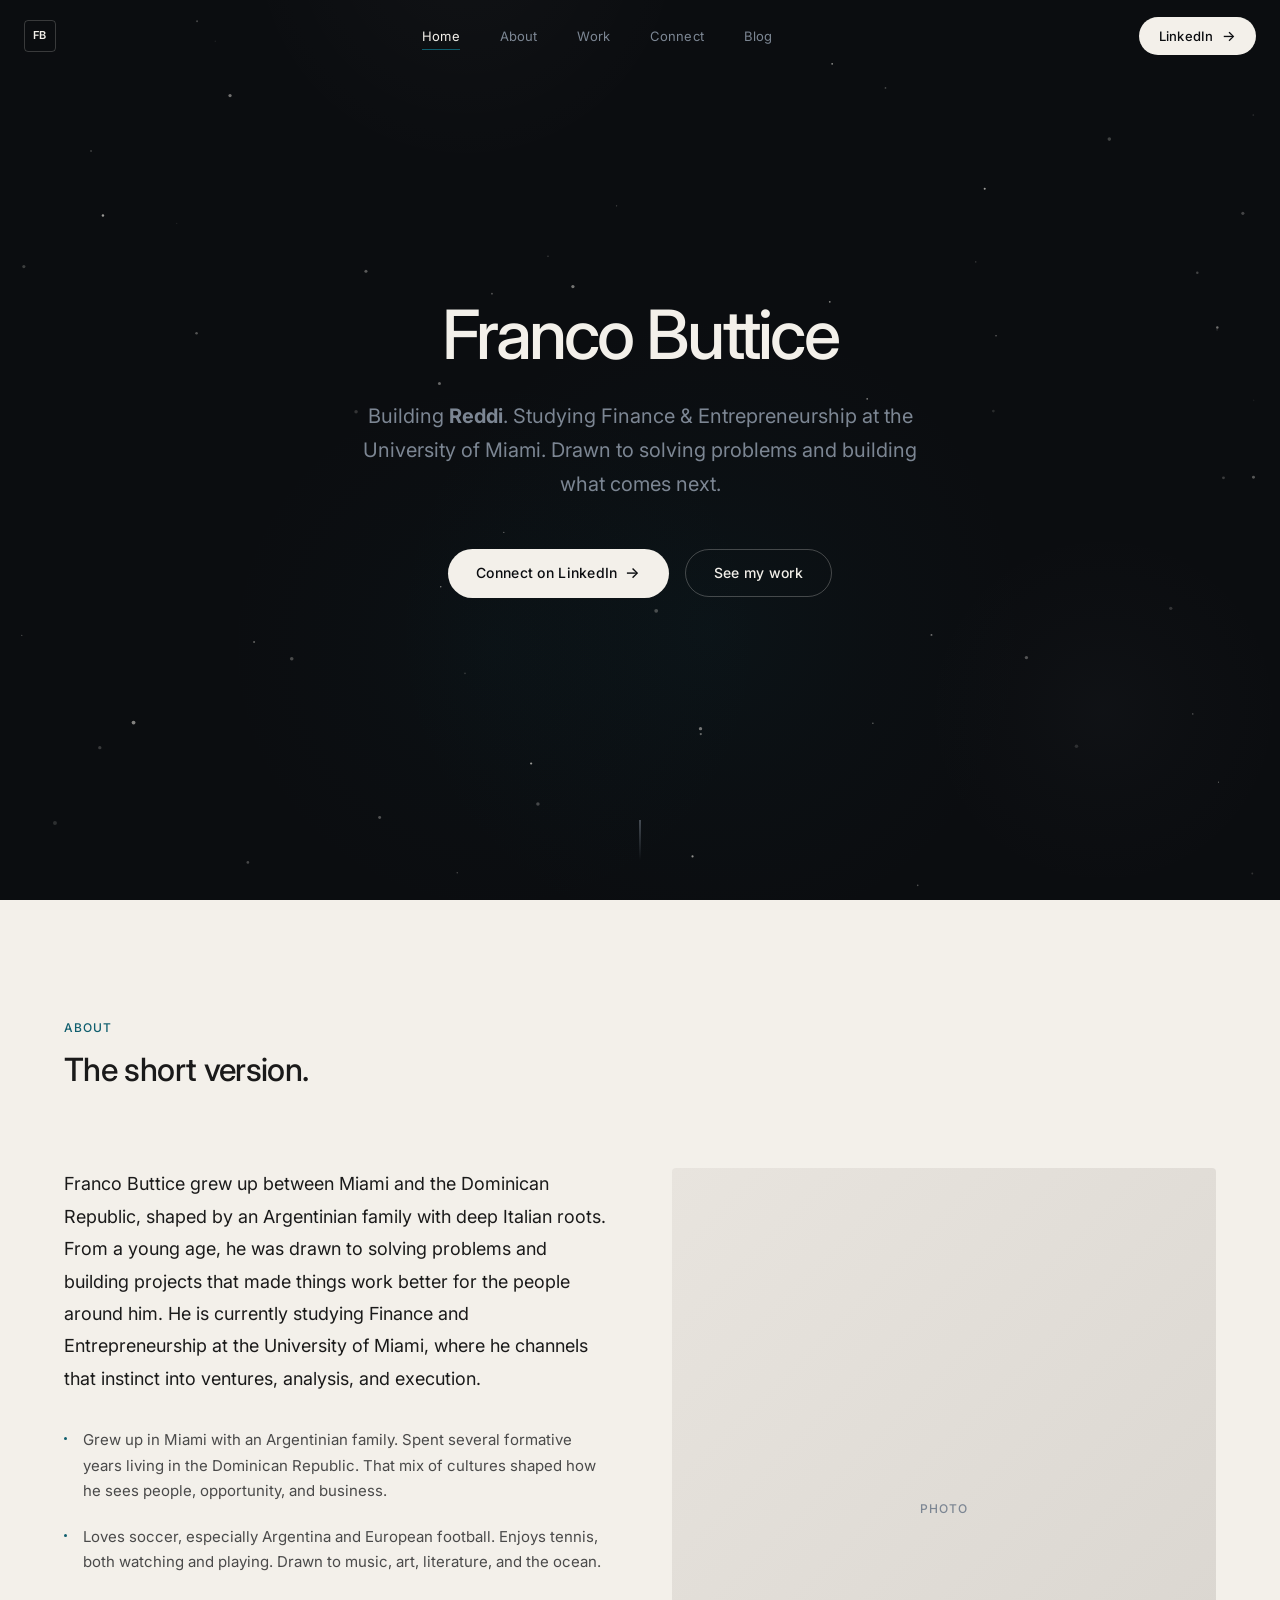
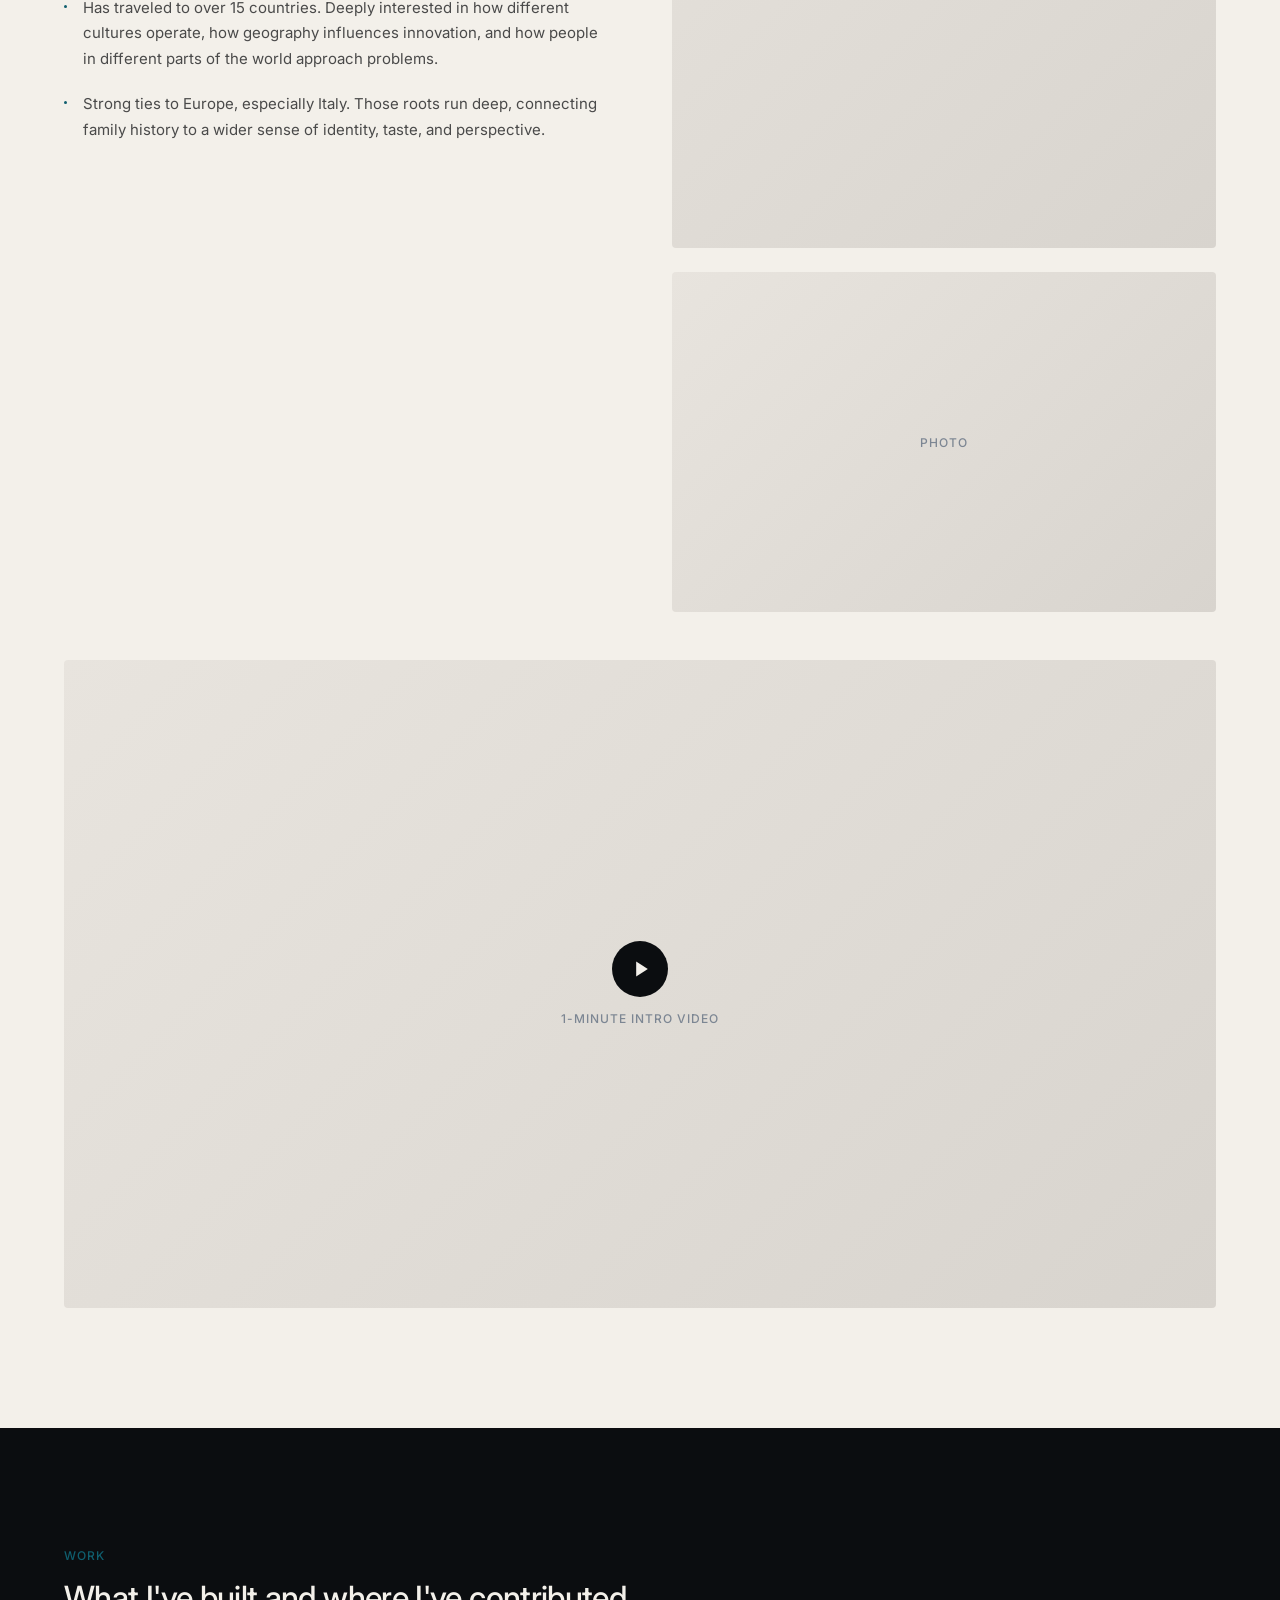
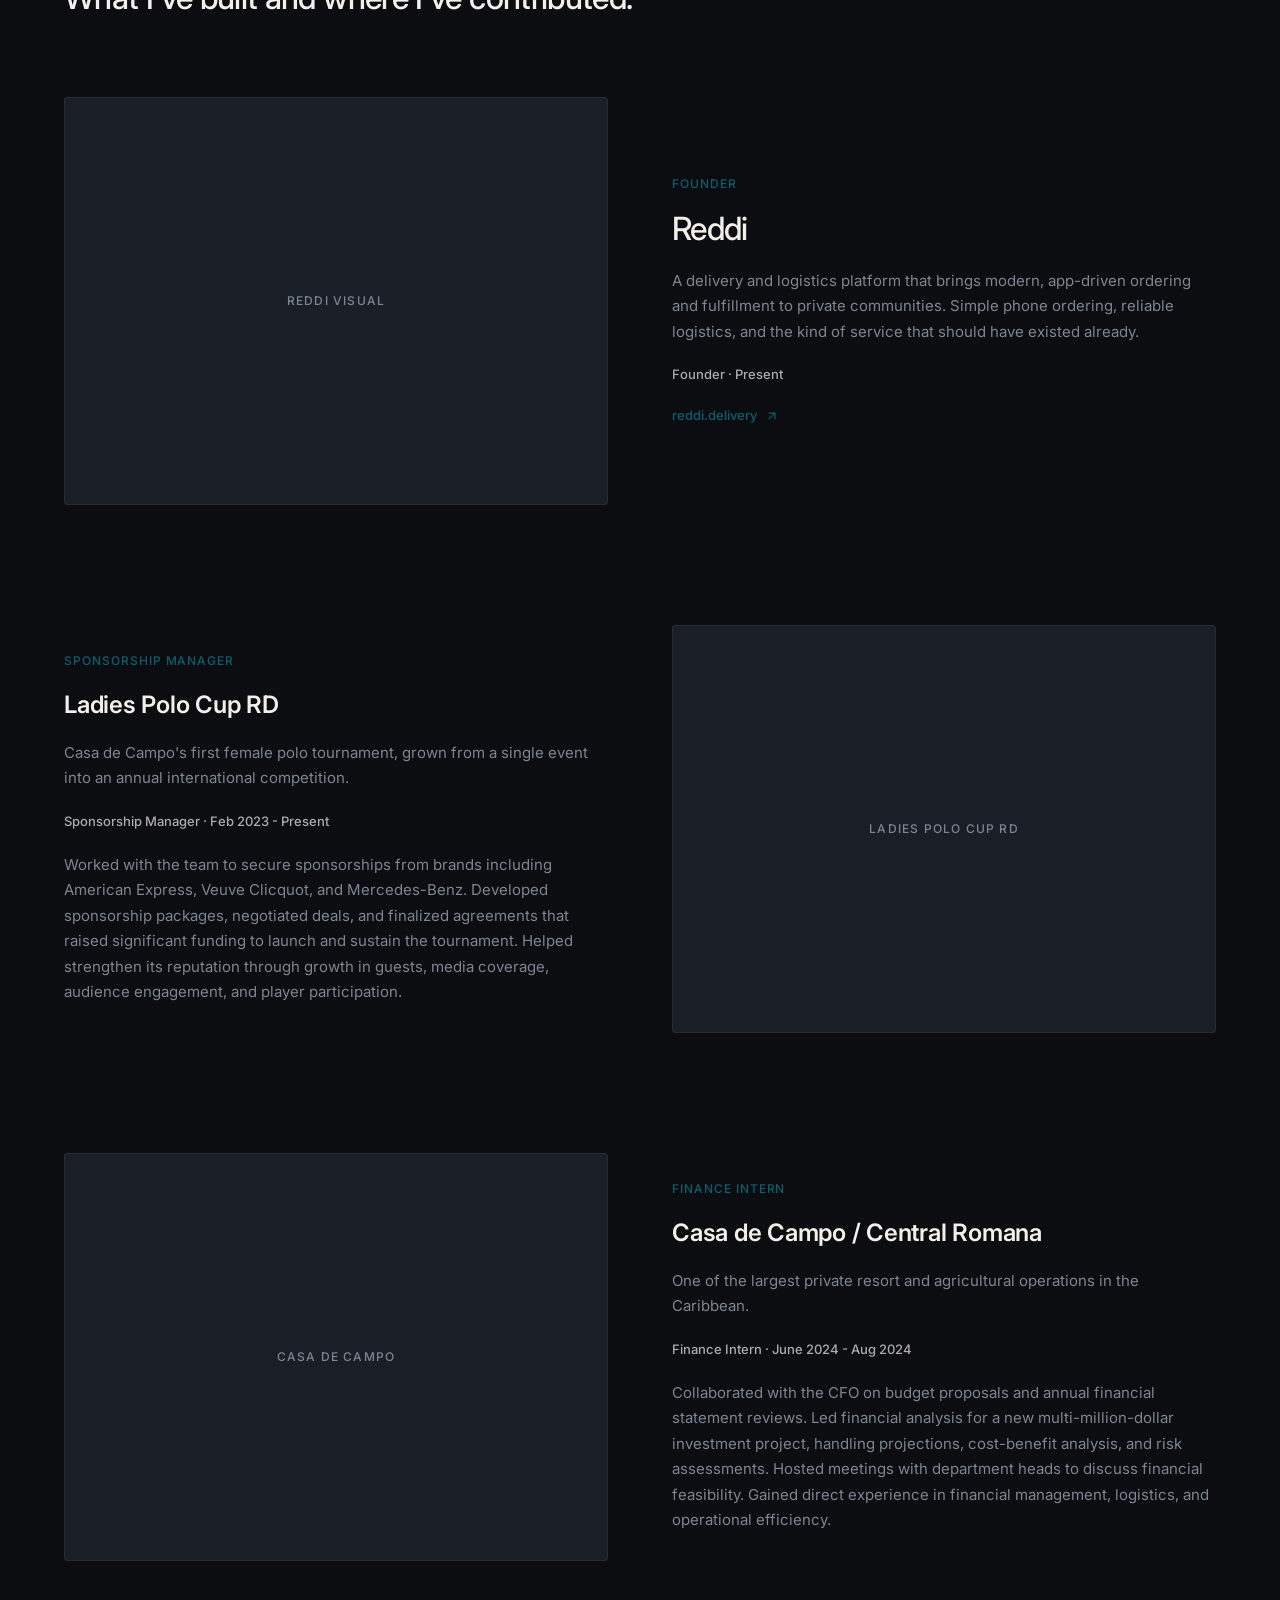
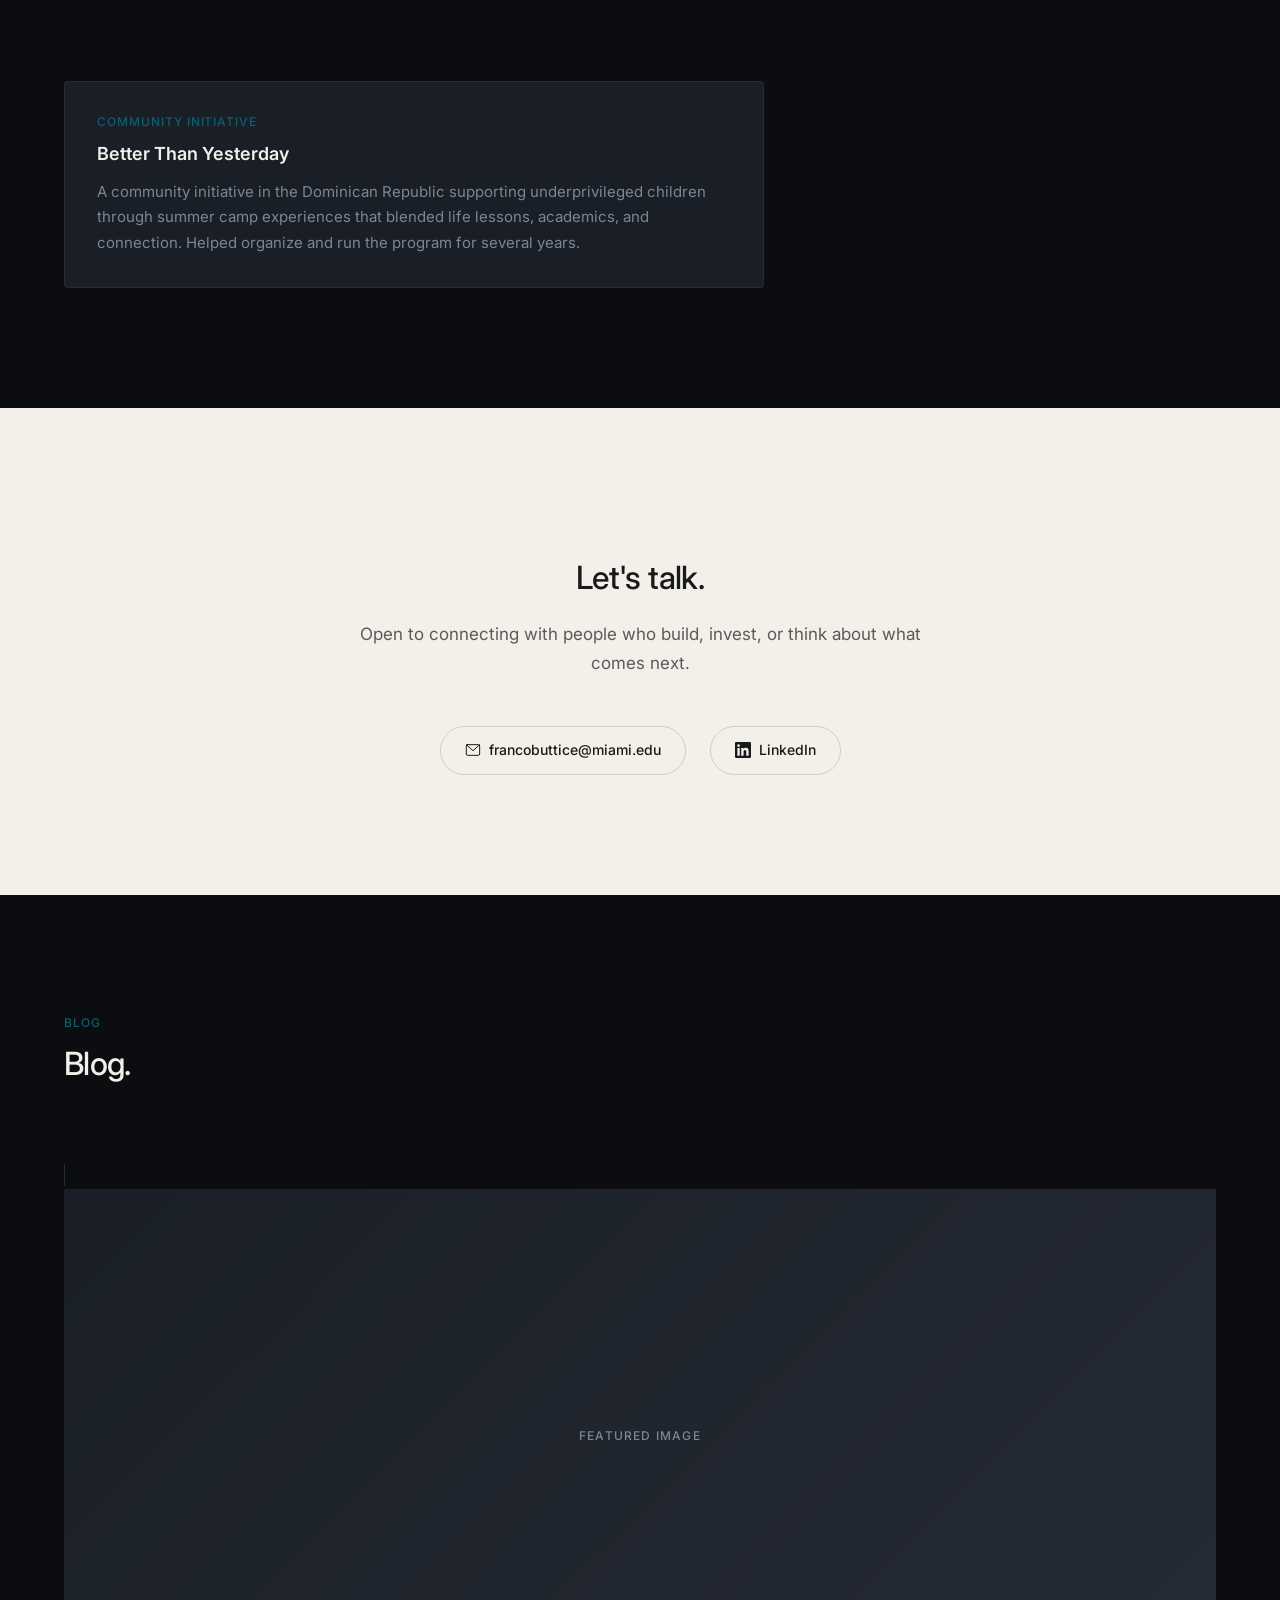
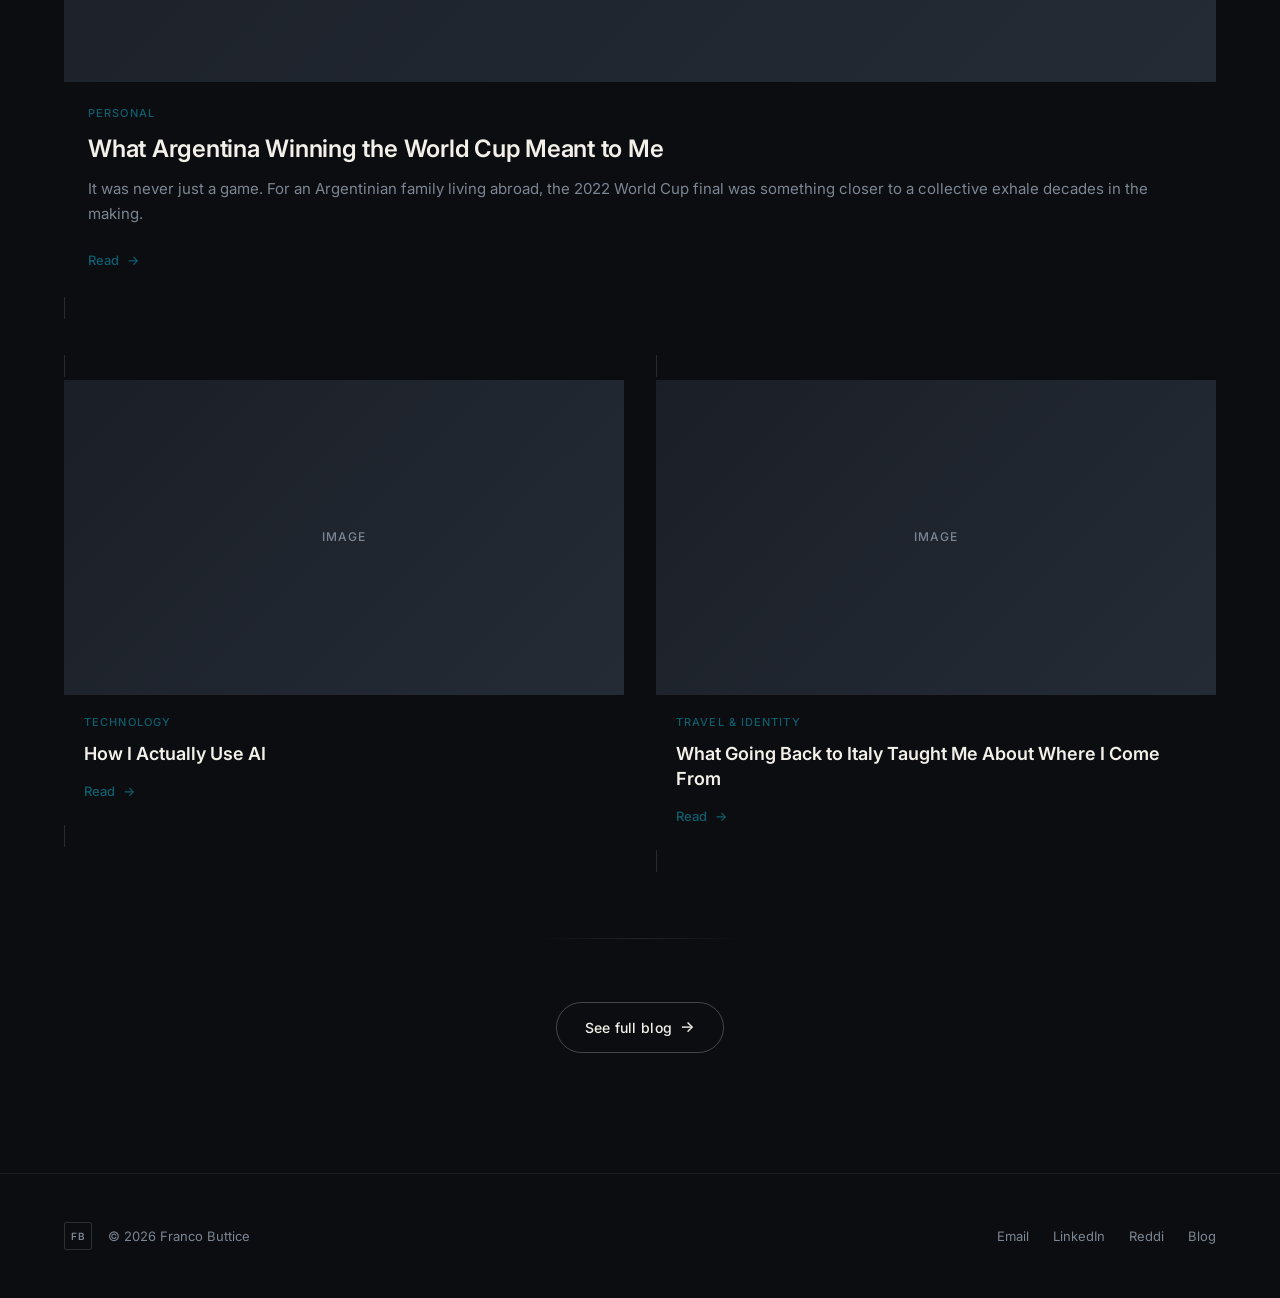
==== commit 51bbc199: "Update blog section heading" ====
--- a/index.html
+++ b/index.html
@@ -260,7 +260,7 @@
     <div class="container">
       <div class="blog-preview__header reveal">
         <p class="label blog-preview__label">Blog</p>
-        <h2 class="display-md">Things I think about.</h2>
+        <h2 class="display-md">Blog.</h2>
       </div>
 
       <div class="blog-preview__grid">
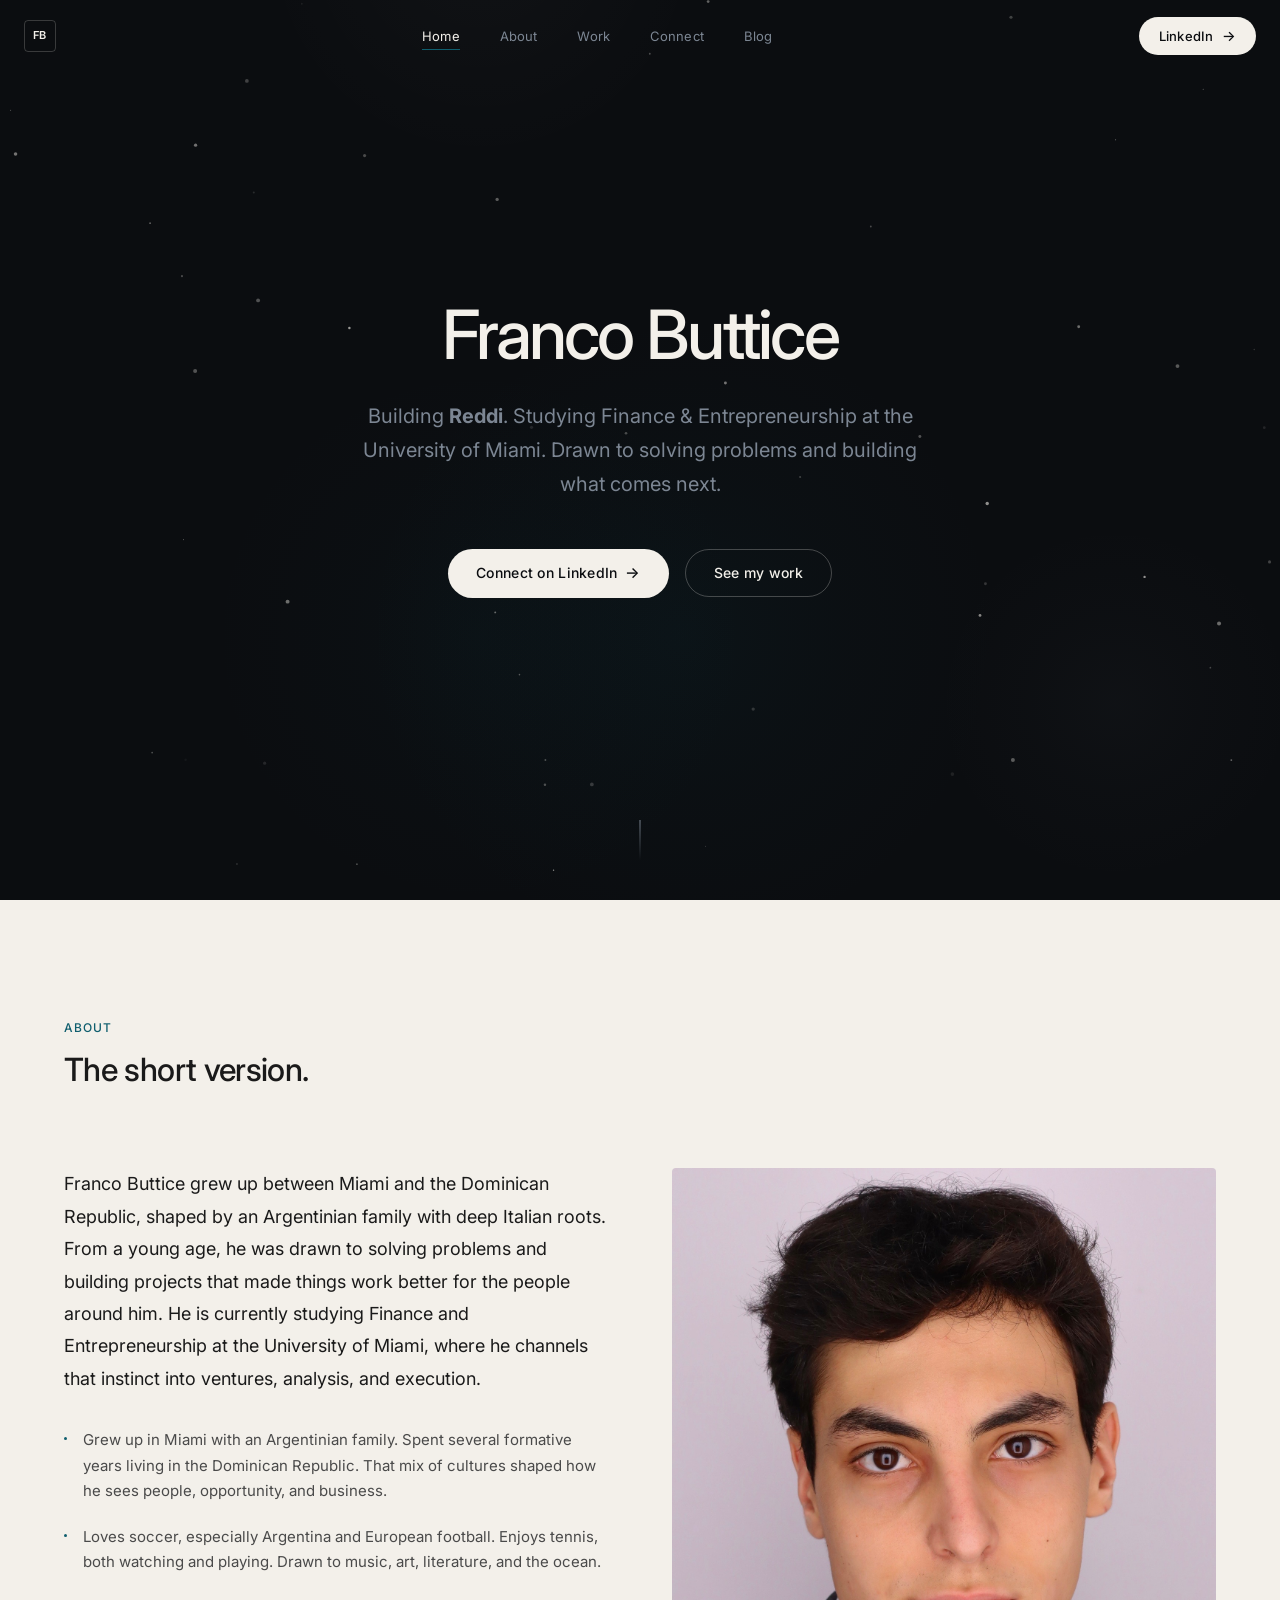
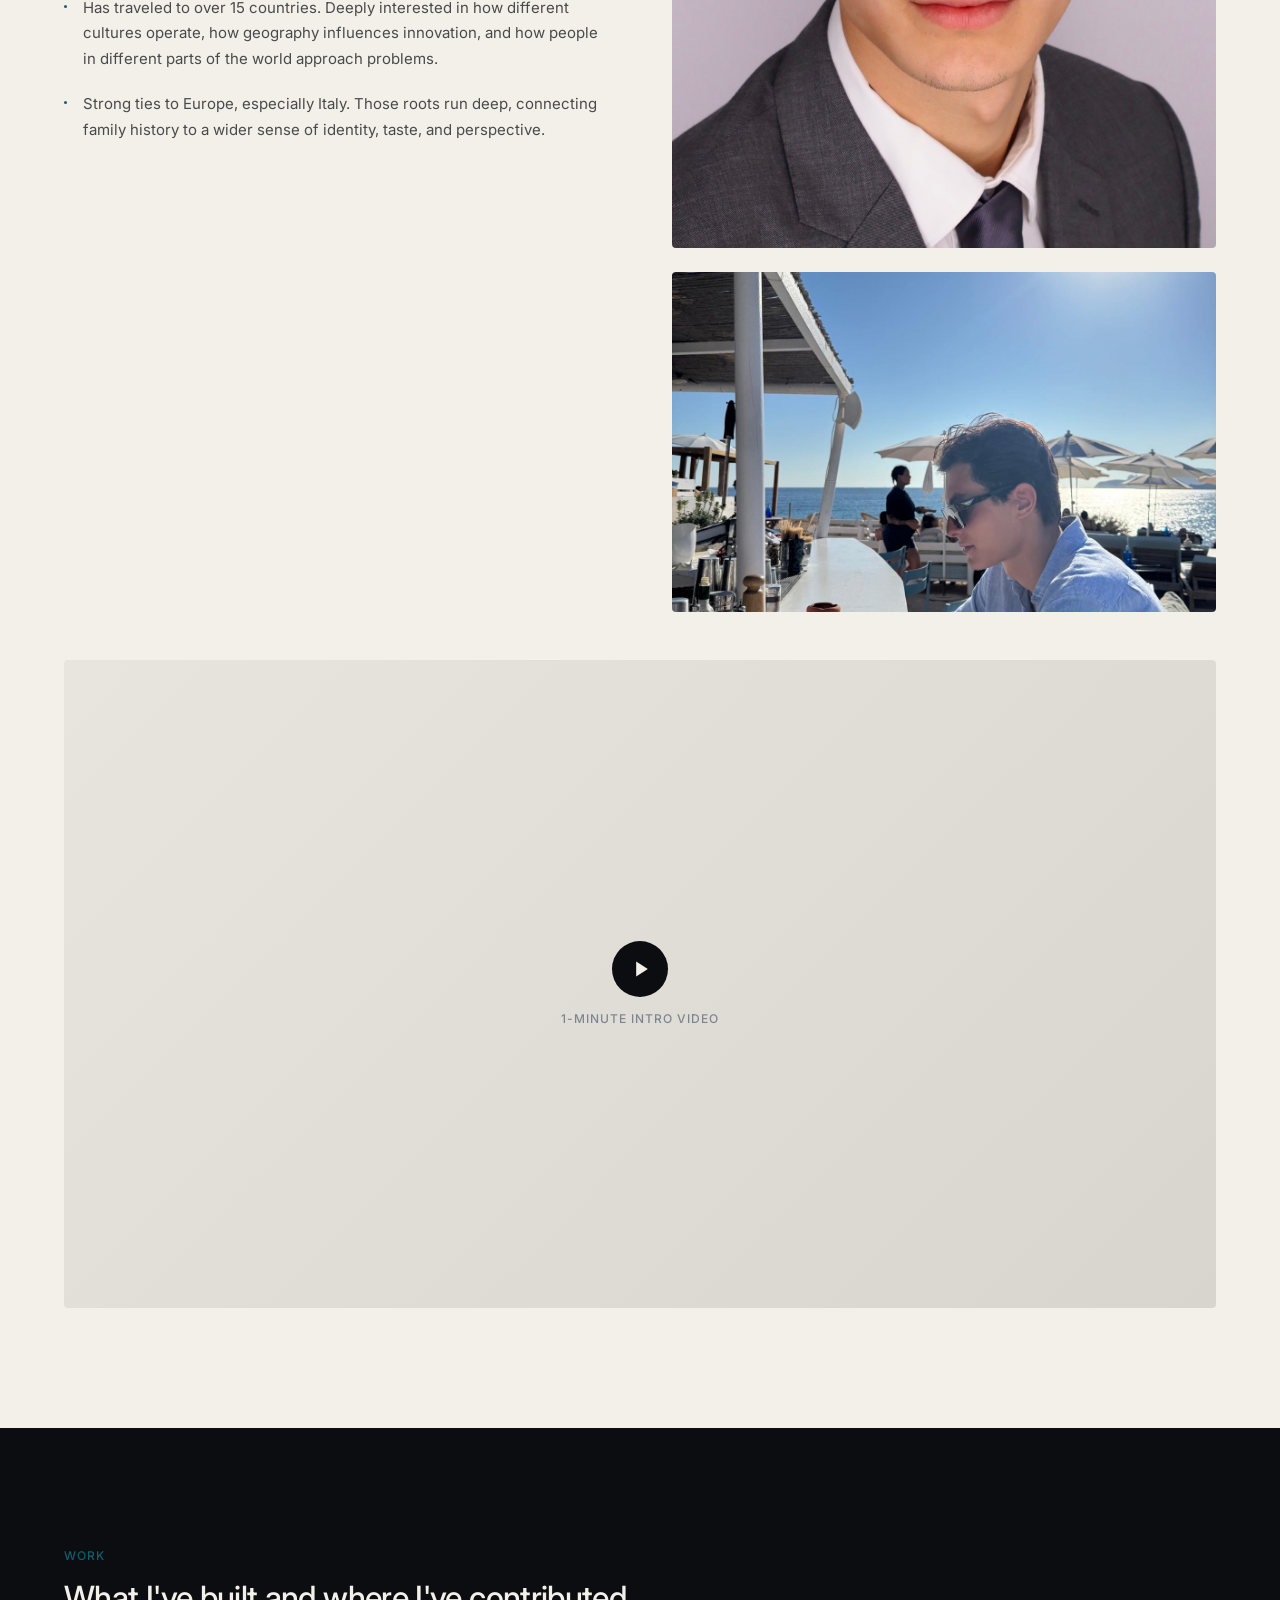
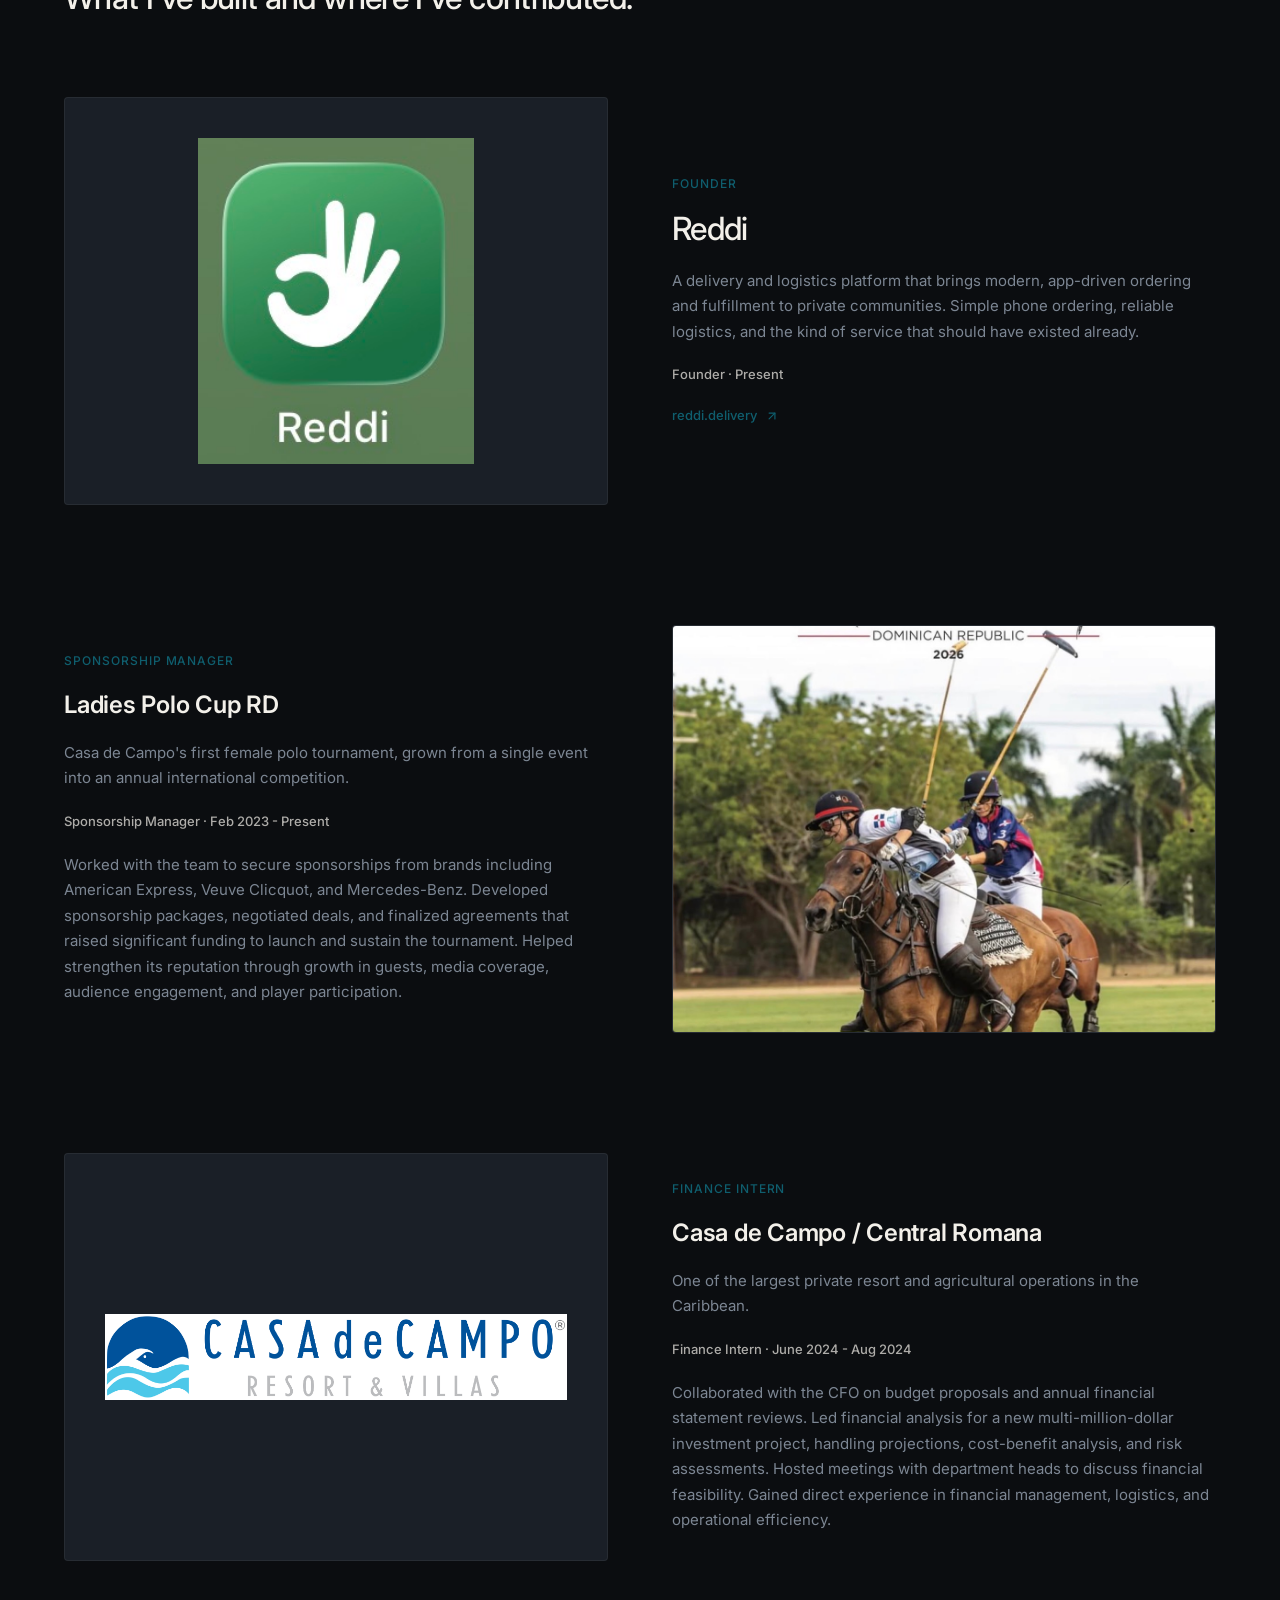
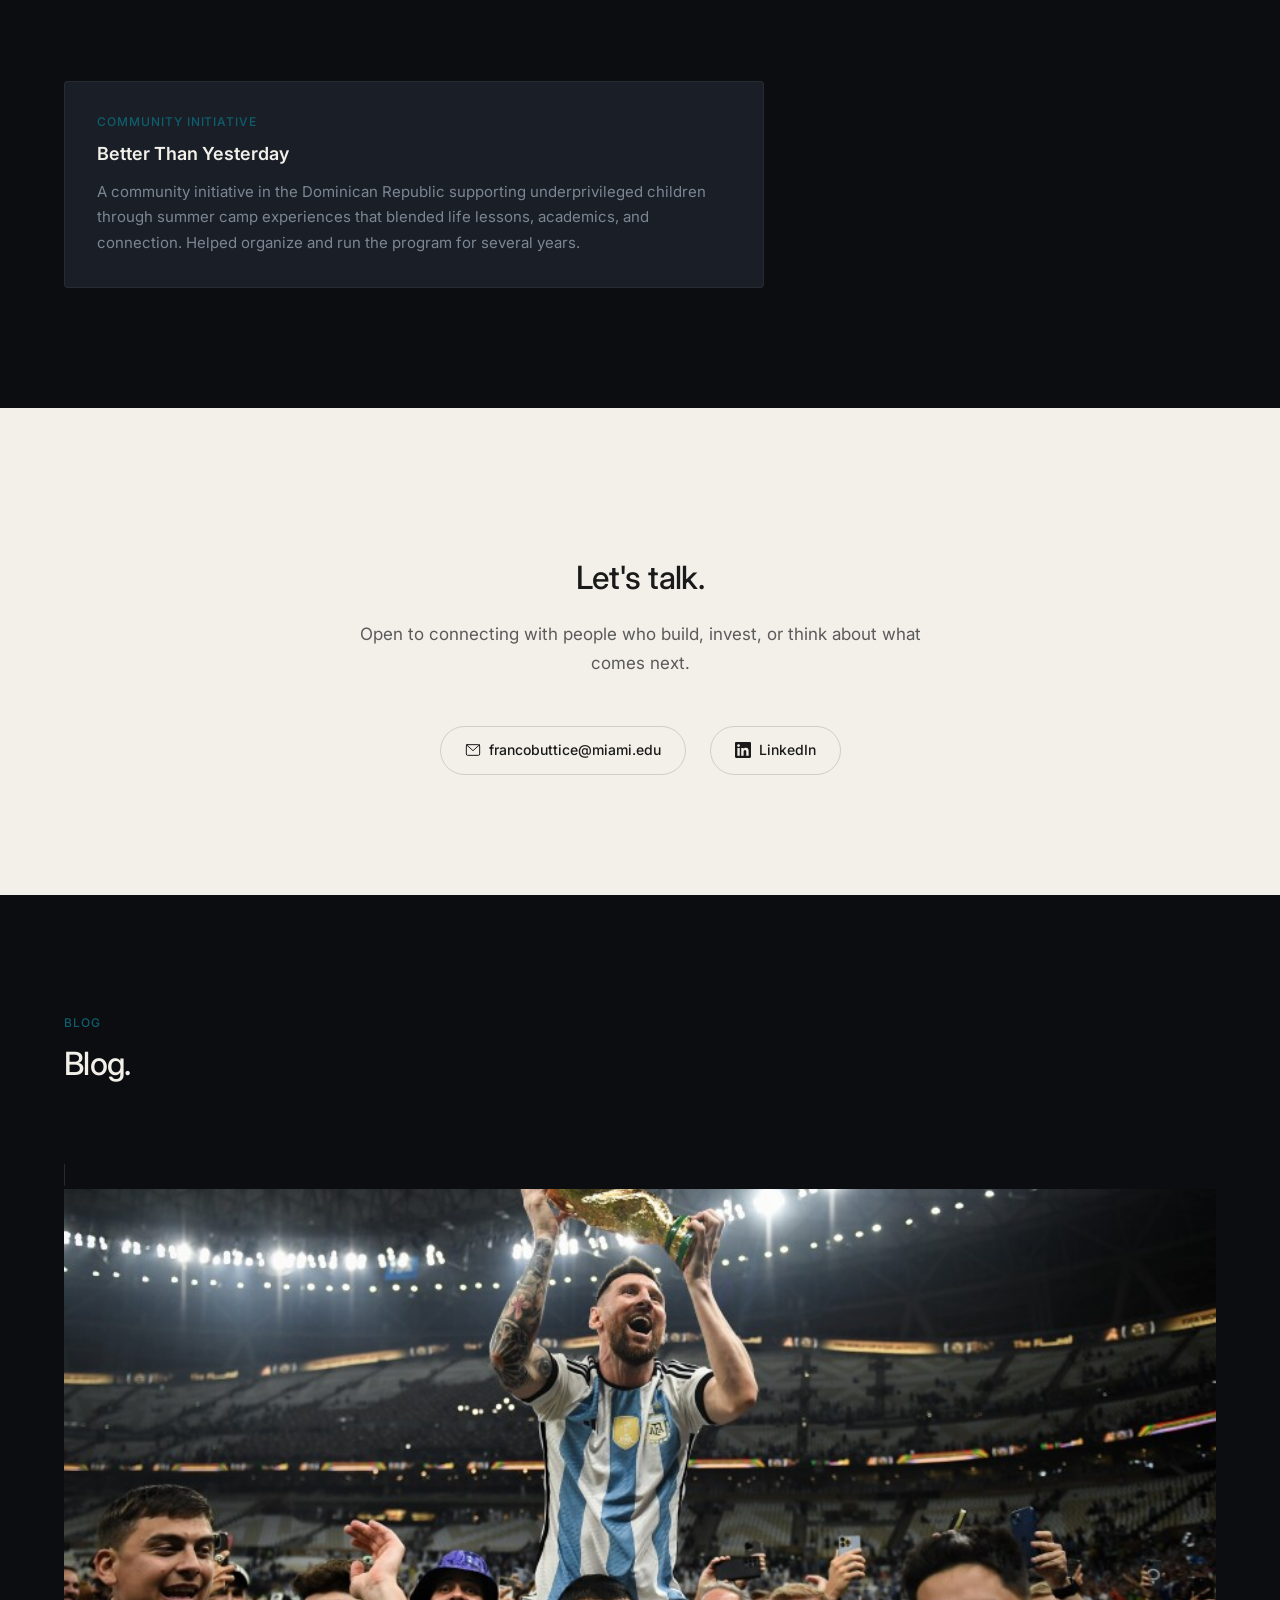
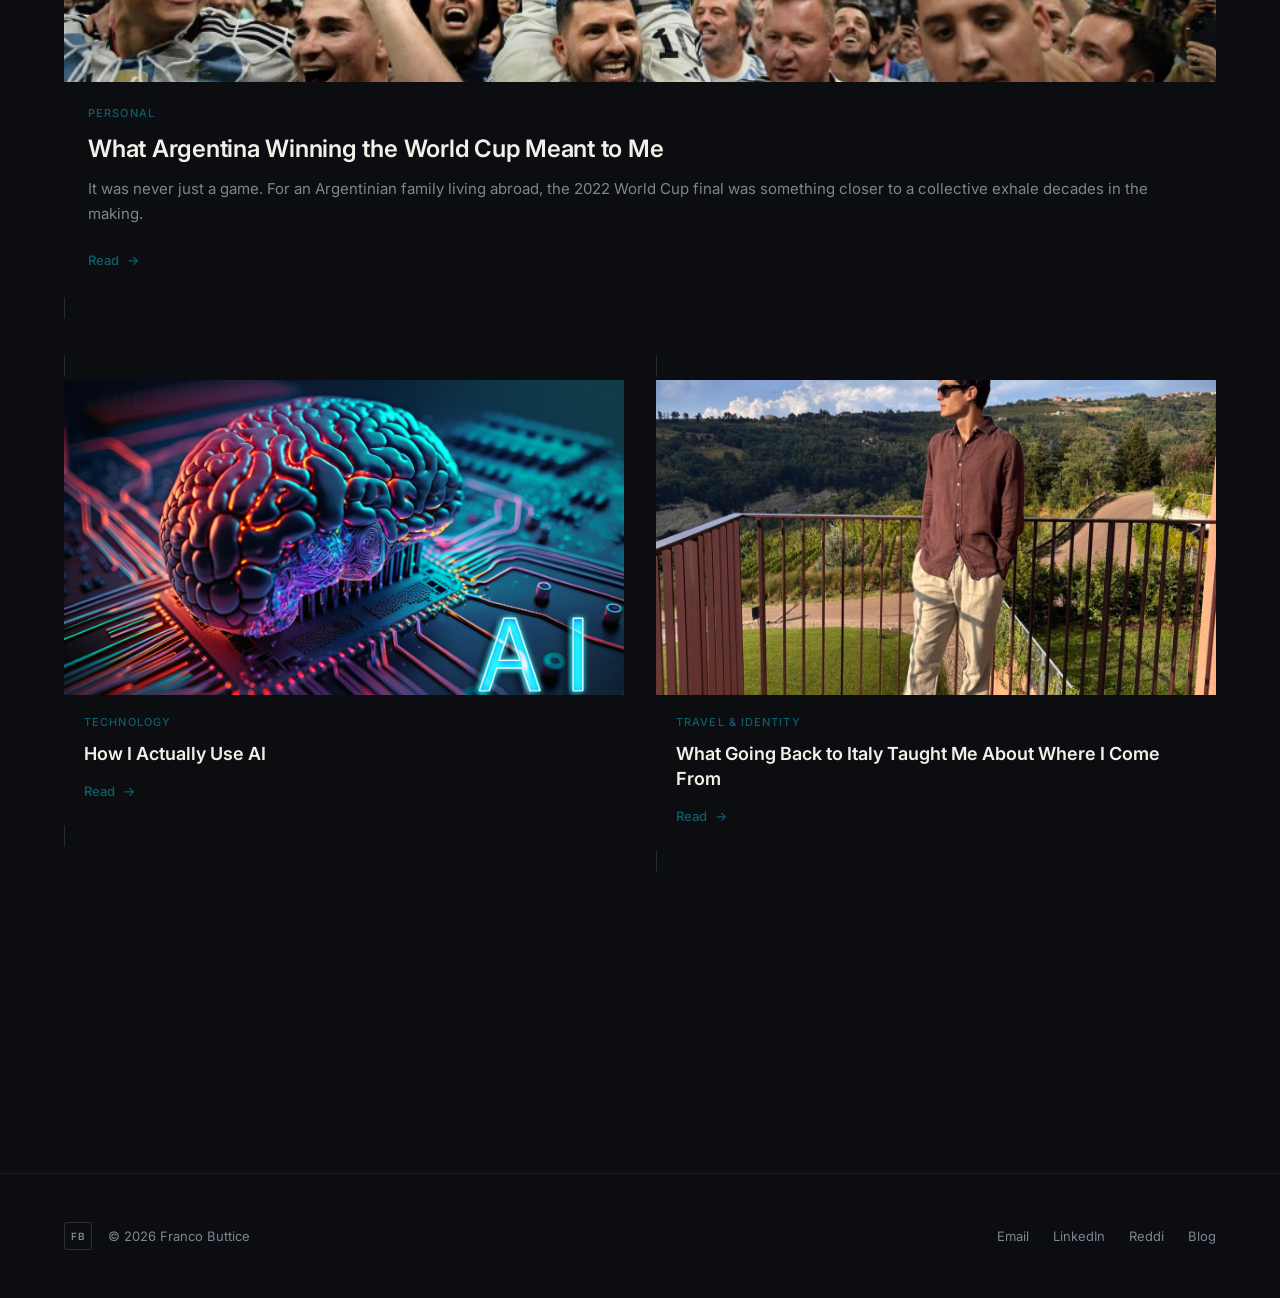
==== commit a602c495: "Add all media — images and intro video" ====
--- a/index.html
+++ b/index.html
@@ -134,17 +134,18 @@
 
         <div class="about__media">
           <div class="about__image-placeholder reveal">
-            <span class="about__placeholder-label">Photo</span>
+            <img src="media/headshot.jpg" alt="Franco Buttice" loading="lazy">
           </div>
           <div class="about__image-placeholder about__image-placeholder--landscape reveal">
-            <span class="about__placeholder-label">Photo</span>
+            <img src="media/travel-photo.jpg" alt="Franco Buttice traveling" loading="lazy">
           </div>
         </div>
       </div>
 
       <!-- Video Placeholder -->
       <div class="about__video-placeholder reveal" id="videoPlaceholder">
-        <div class="about__video-play">
+        <video id="introVideo" src="media/intro-video.mp4" controls preload="metadata" style="width:100%;height:100%;object-fit:cover;border-radius:var(--radius-md);display:none;" playsinline></video>
+        <div class="about__video-play" id="videoPlayBtn" onclick="var v=document.getElementById('introVideo');v.style.display='block';this.style.display='none';document.querySelector('.about__video-label').style.display='none';v.play();">
           <svg width="20" height="20" viewBox="0 0 24 24"><polygon points="5,3 19,12 5,21"/></svg>
         </div>
         <span class="about__video-label">1-minute intro video</span>
@@ -164,8 +165,8 @@
 
         <!-- Reddi -->
         <div class="work__entry reveal">
-          <div class="work__entry-visual">
-            <span class="about__placeholder-label" style="color: var(--steel);">Reddi Visual</span>
+          <div class="work__entry-visual work__entry-visual--contain">
+            <img src="media/reddi.jpg" alt="Reddi app icon" loading="lazy">
           </div>
           <div class="work__entry-content">
             <p class="label work__entry-tag">Founder</p>
@@ -184,7 +185,7 @@
         <!-- Ladies Polo Cup RD -->
         <div class="work__entry reveal">
           <div class="work__entry-visual">
-            <span class="about__placeholder-label" style="color: var(--steel);">Ladies Polo Cup RD</span>
+            <img src="media/ladies-polo-cup.jpg" alt="Ladies Polo Cup Dominican Republic" loading="lazy">
           </div>
           <div class="work__entry-content">
             <p class="label work__entry-tag">Sponsorship Manager</p>
@@ -201,8 +202,8 @@
 
         <!-- Casa de Campo / Central Romana -->
         <div class="work__entry reveal">
-          <div class="work__entry-visual">
-            <span class="about__placeholder-label" style="color: var(--steel);">Casa de Campo</span>
+          <div class="work__entry-visual work__entry-visual--contain">
+            <img src="media/casa-de-campo.jpg" alt="Casa de Campo Resort & Villas" loading="lazy">
           </div>
           <div class="work__entry-content">
             <p class="label work__entry-tag">Finance Intern</p>
@@ -269,7 +270,7 @@
         <div class="blog-preview__featured reveal">
           <a href="blog.html#post-argentina" class="blog-card">
             <div class="blog-card__image">
-              <span class="about__placeholder-label" style="color: var(--steel);">Featured Image</span>
+              <img src="media/argentina-blog.jpg" alt="Argentina World Cup celebration" loading="lazy">
             </div>
             <div class="blog-card__body">
               <p class="label-sm blog-card__tag">Personal</p>
@@ -286,7 +287,7 @@
         <div class="reveal">
           <a href="blog.html#post-ai" class="blog-card blog-card--small">
             <div class="blog-card__image">
-              <span class="about__placeholder-label" style="color: var(--steel);">Image</span>
+              <img src="media/ai-blog.jpg" alt="AI and automation" loading="lazy">
             </div>
             <div class="blog-card__body">
               <p class="label-sm blog-card__tag">Technology</p>
@@ -300,7 +301,7 @@
         <div class="reveal">
           <a href="blog.html#post-italy" class="blog-card blog-card--small">
             <div class="blog-card__image">
-              <span class="about__placeholder-label" style="color: var(--steel);">Image</span>
+              <img src="media/italy-blog.jpg" alt="Franco in Italy" loading="lazy">
             </div>
             <div class="blog-card__body">
               <p class="label-sm blog-card__tag">Travel &amp; Identity</p>
--- a/css/style.css
+++ b/css/style.css
@@ -727,6 +727,15 @@
   object-fit: cover;
 }
 
+.work__entry-visual--contain {
+  background: var(--bg-dark-elevated);
+  padding: var(--space-8);
+}
+
+.work__entry-visual--contain img {
+  object-fit: contain;
+}
+
 .work__entry-content {
   display: flex;
   flex-direction: column;
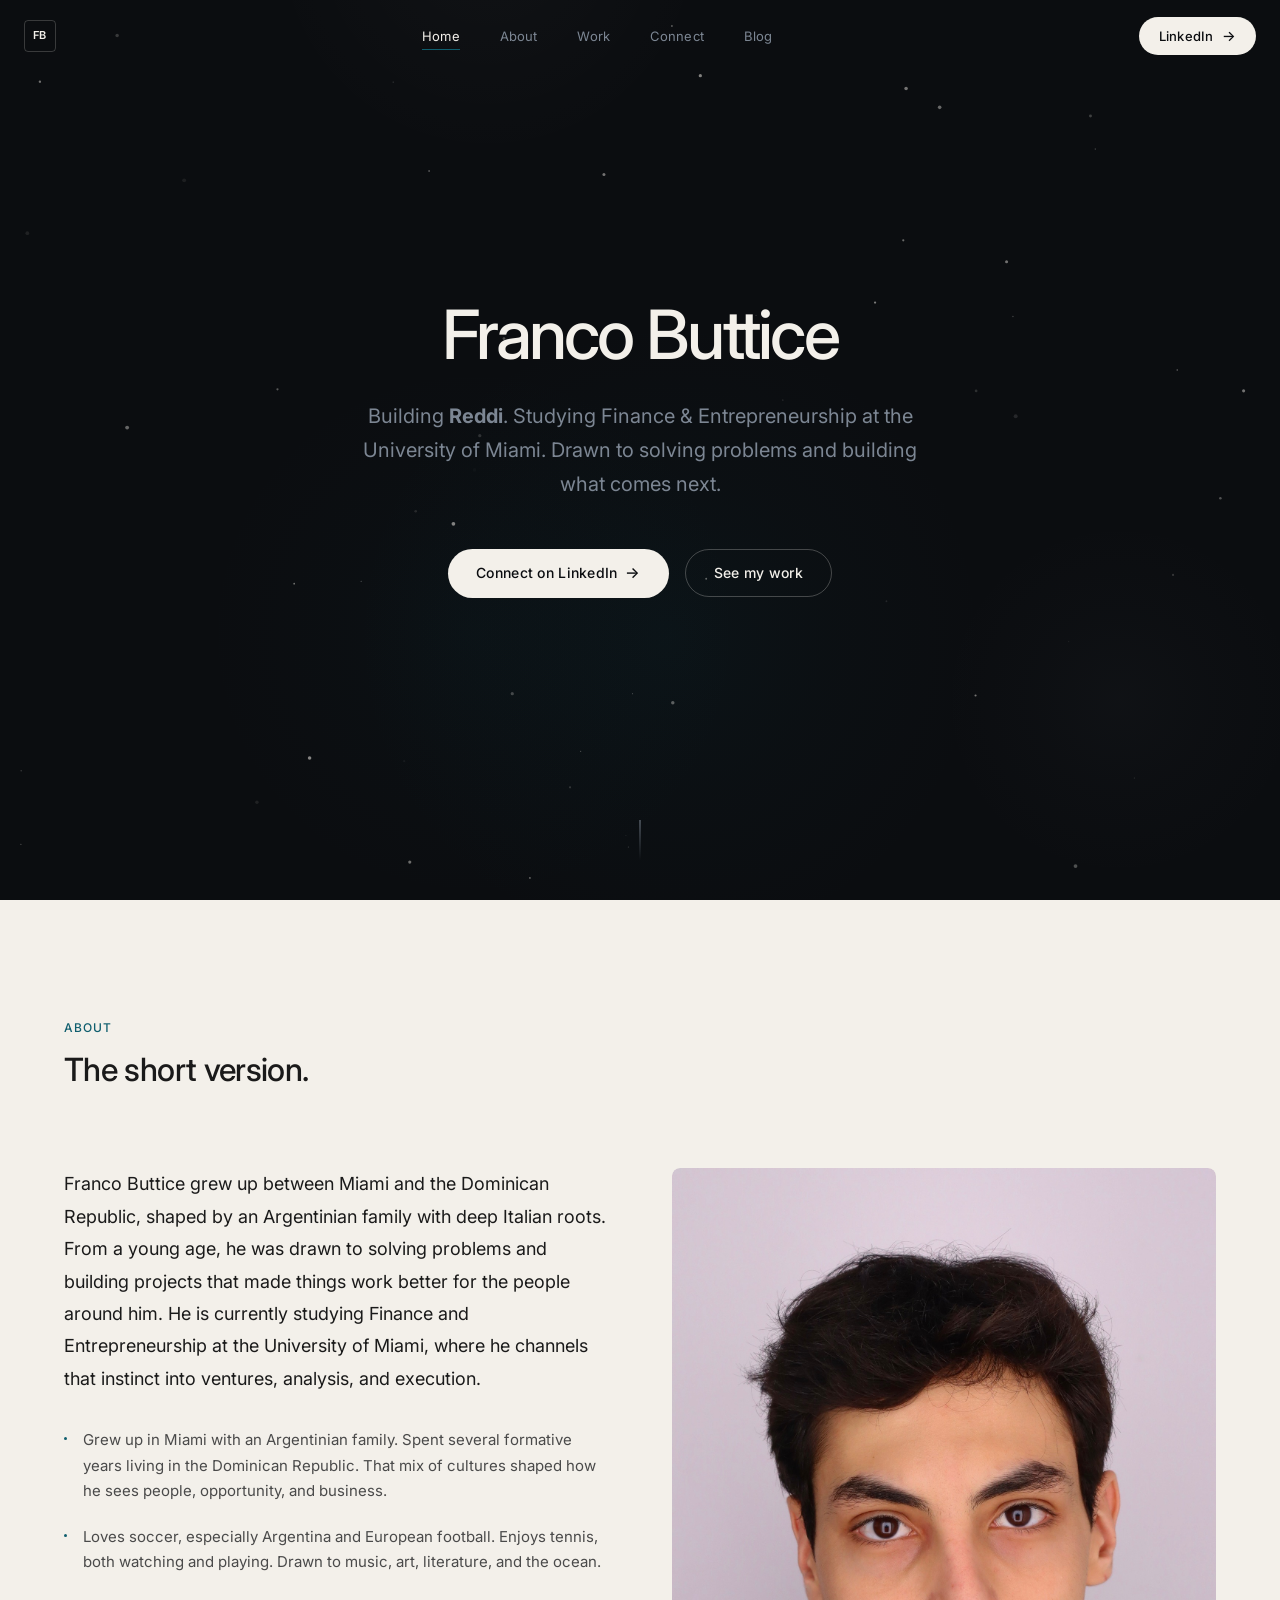
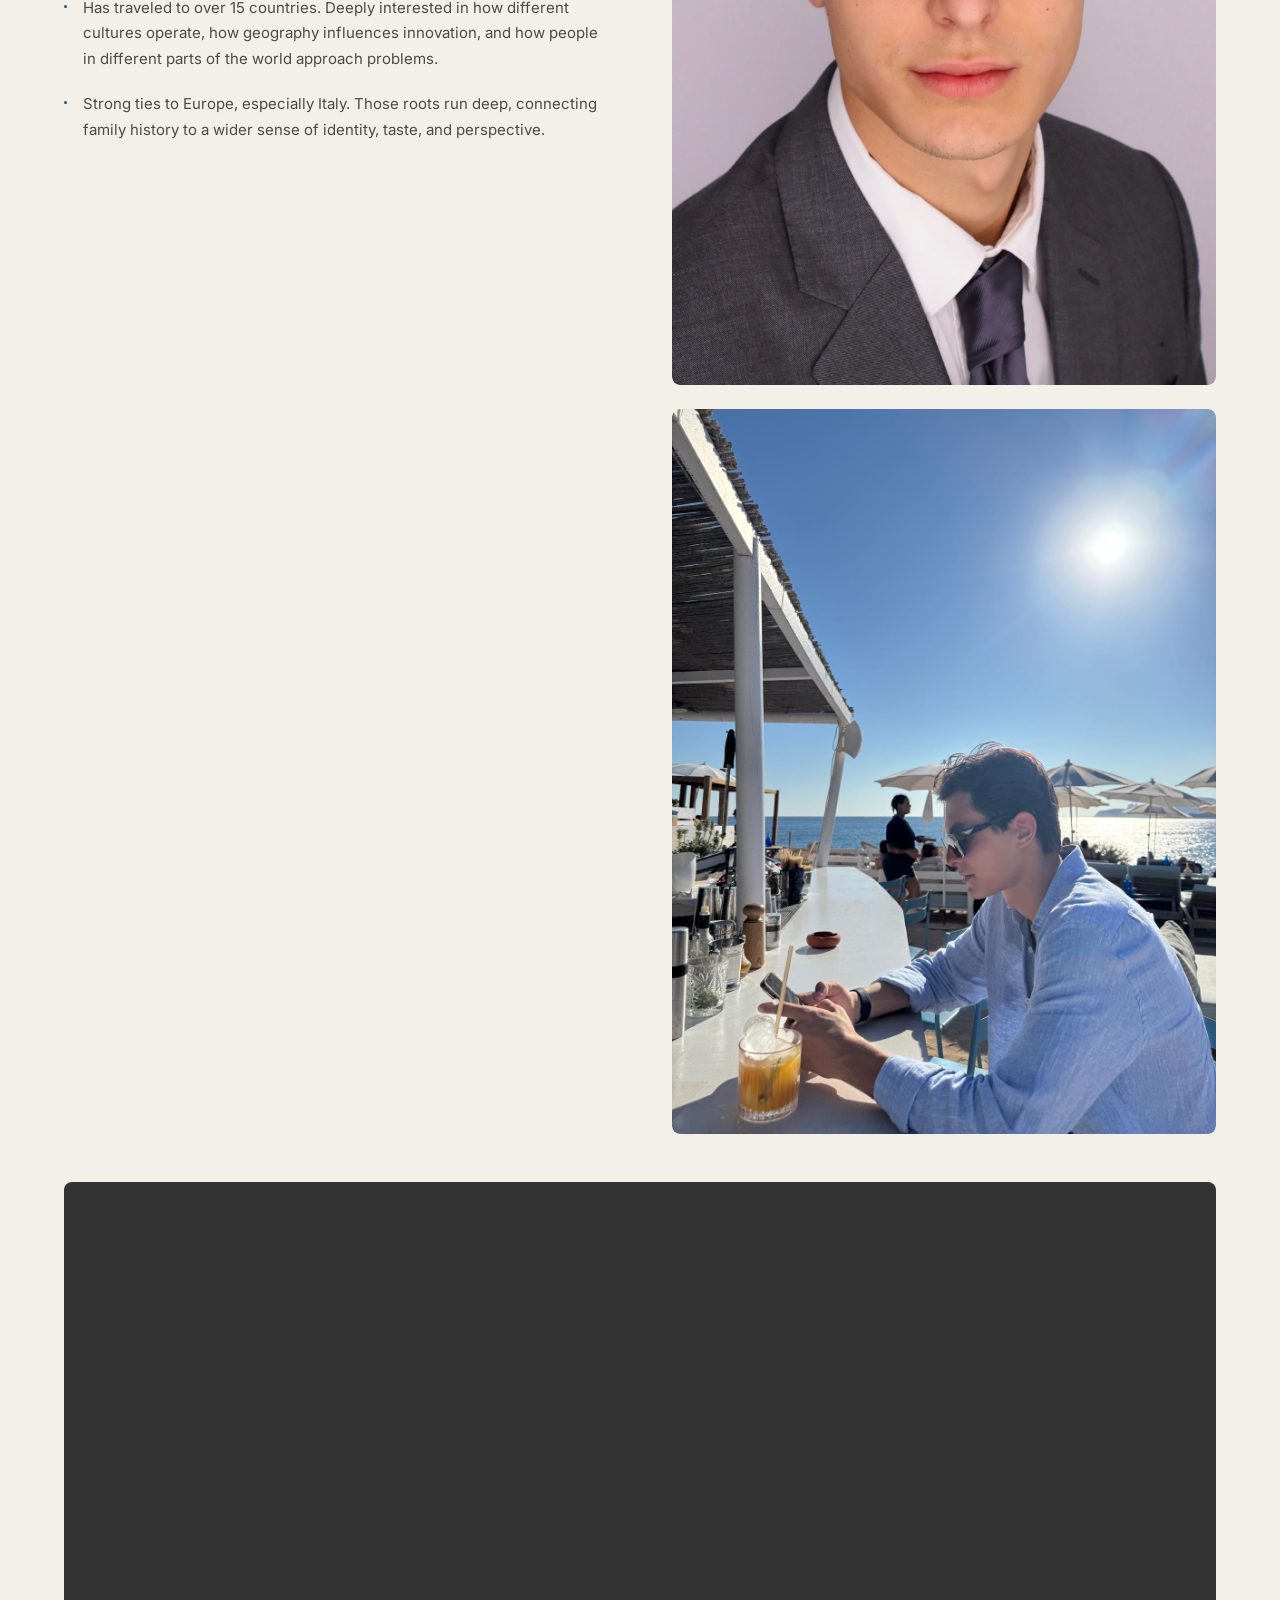
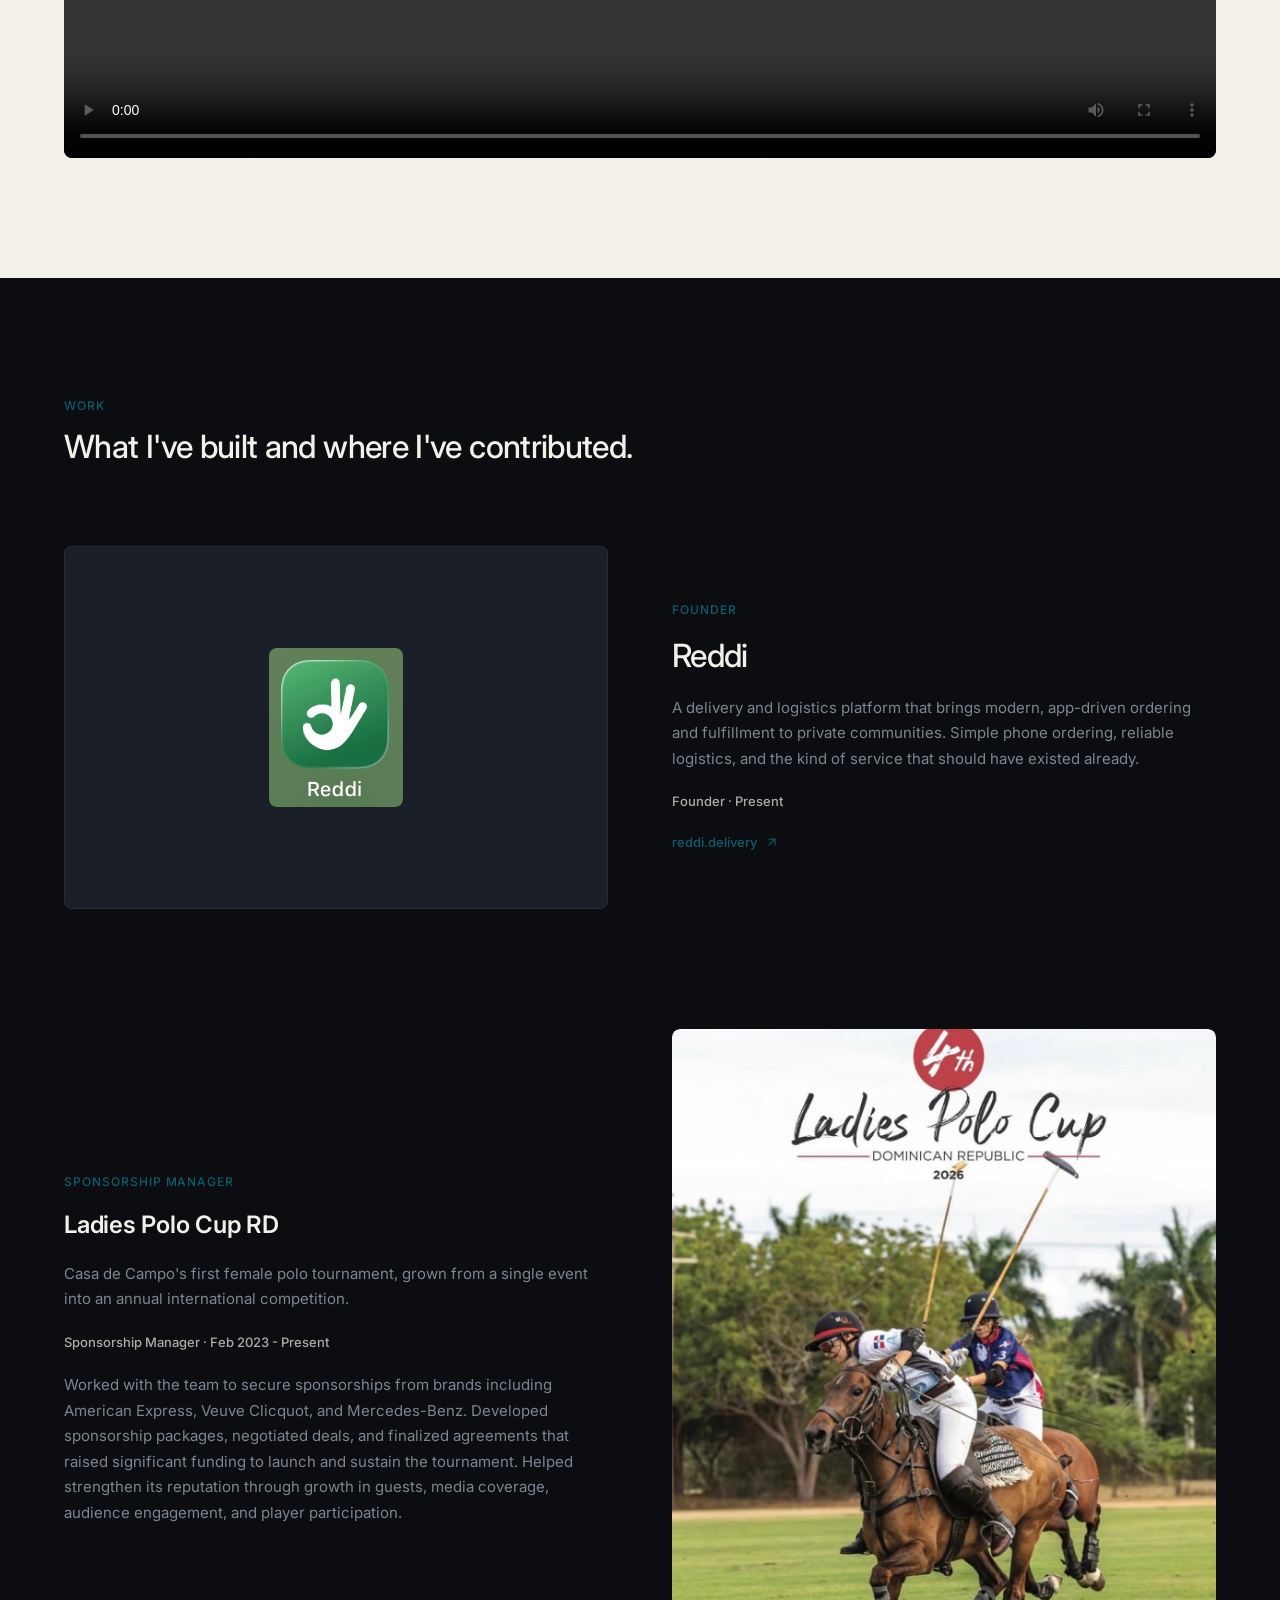
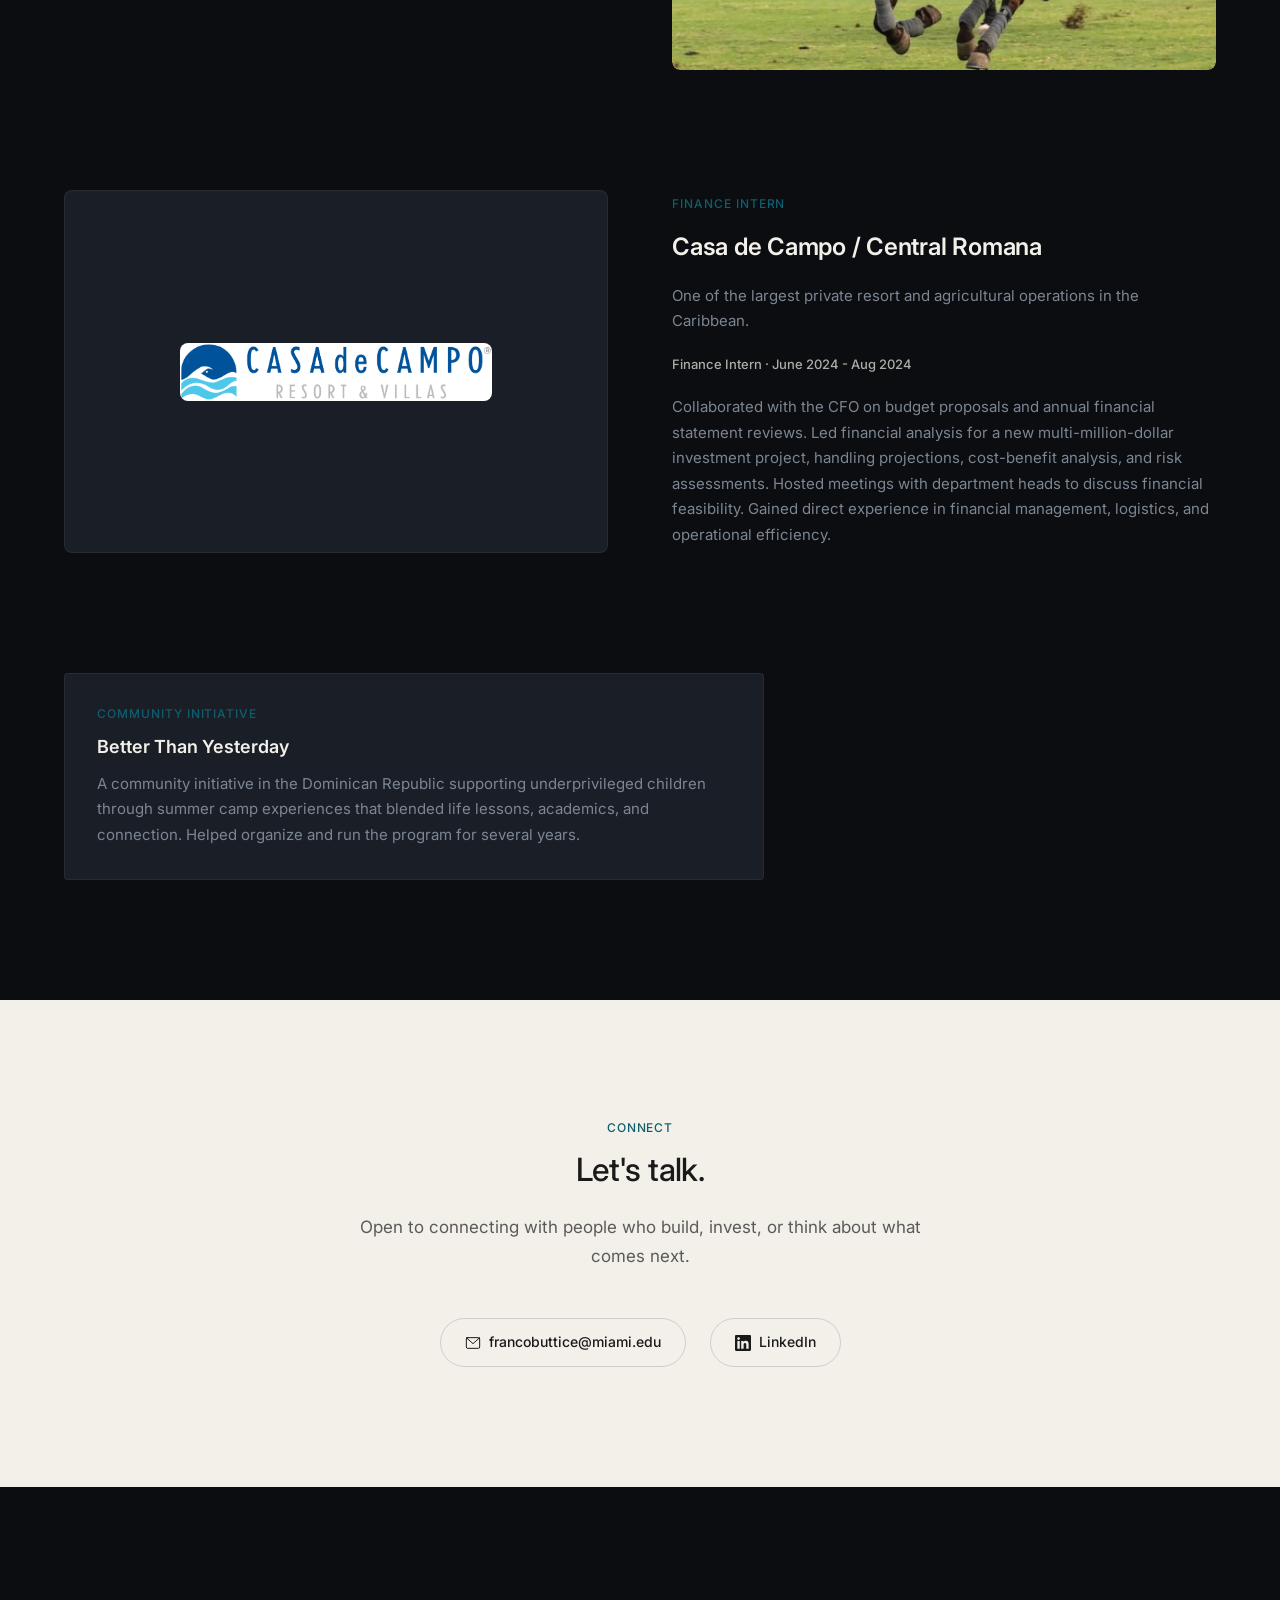
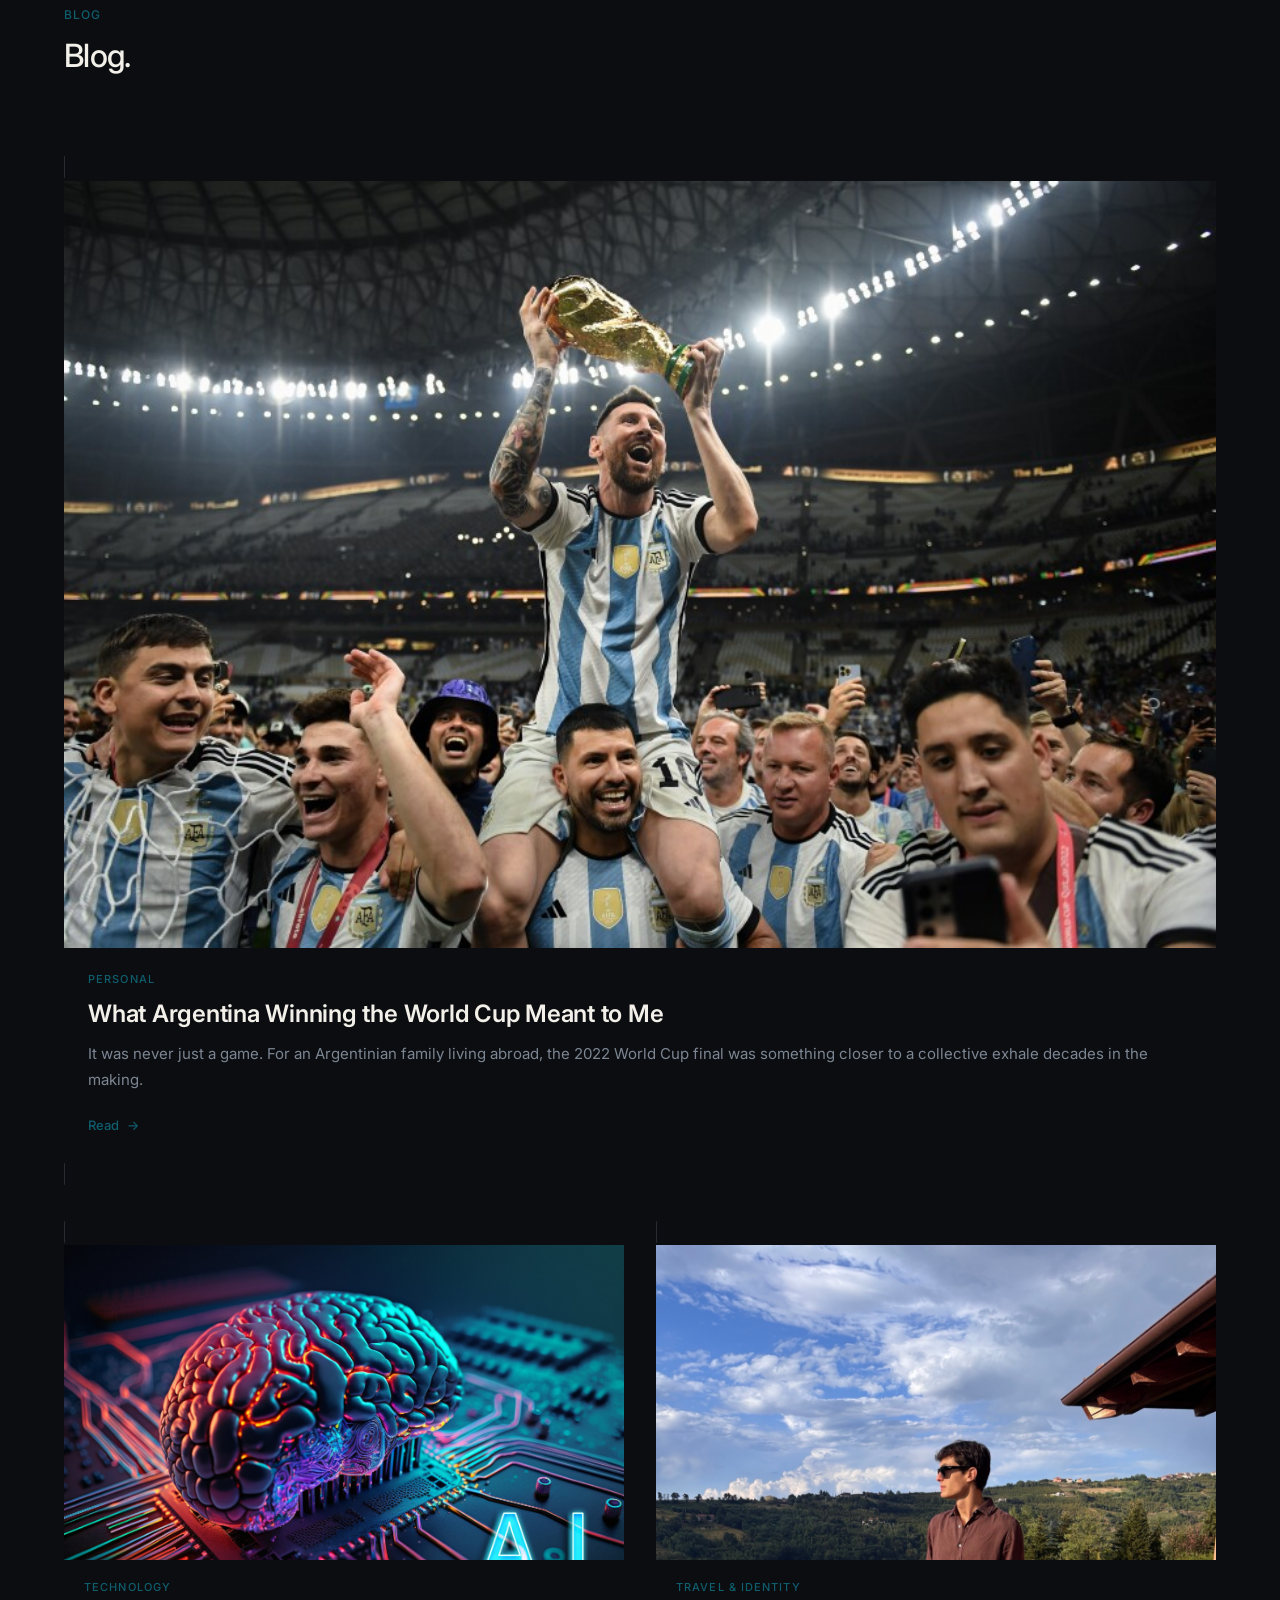
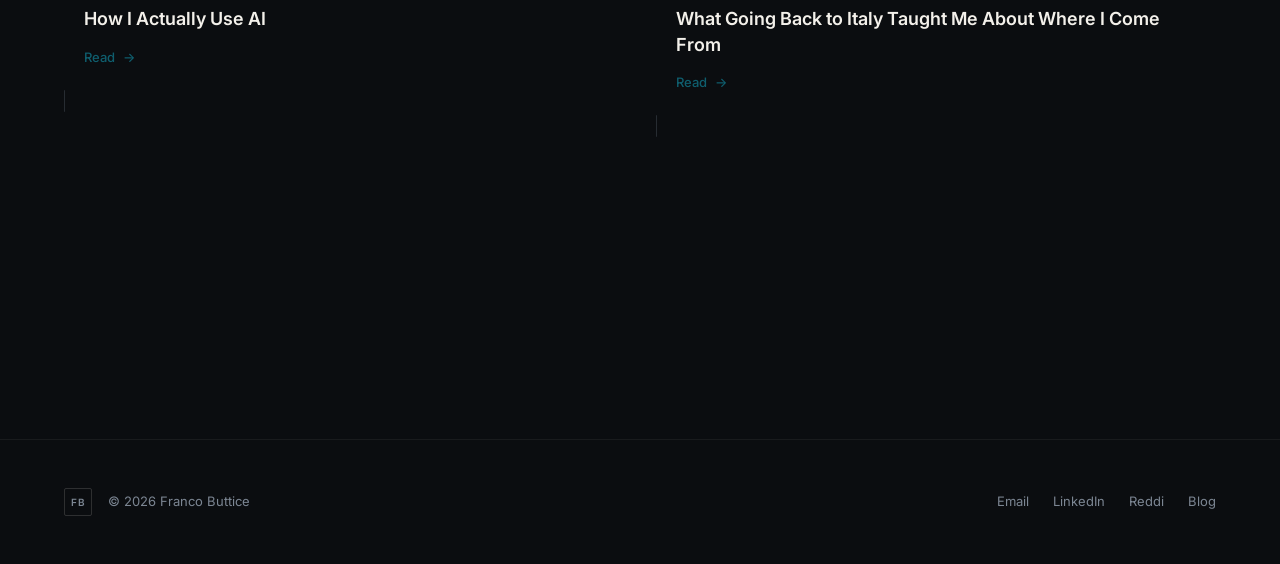
==== commit 43046b1f: "Remove boxy image containers, add native video player" ====
--- a/index.html
+++ b/index.html
@@ -142,13 +142,9 @@
         </div>
       </div>
 
-      <!-- Video Placeholder -->
-      <div class="about__video-placeholder reveal" id="videoPlaceholder">
-        <video id="introVideo" src="media/intro-video.mp4" controls preload="metadata" style="width:100%;height:100%;object-fit:cover;border-radius:var(--radius-md);display:none;" playsinline></video>
-        <div class="about__video-play" id="videoPlayBtn" onclick="var v=document.getElementById('introVideo');v.style.display='block';this.style.display='none';document.querySelector('.about__video-label').style.display='none';v.play();">
-          <svg width="20" height="20" viewBox="0 0 24 24"><polygon points="5,3 19,12 5,21"/></svg>
-        </div>
-        <span class="about__video-label">1-minute intro video</span>
+      <!-- Intro Video -->
+      <div class="about__video reveal">
+        <video src="media/intro-video.mp4" controls preload="metadata" playsinline style="width:100%;border-radius:var(--radius-lg);display:block;"></video>
       </div>
     </div>
   </section>
@@ -165,7 +161,7 @@
 
         <!-- Reddi -->
         <div class="work__entry reveal">
-          <div class="work__entry-visual work__entry-visual--contain">
+          <div class="work__entry-visual work__entry-visual--logo">
             <img src="media/reddi.jpg" alt="Reddi app icon" loading="lazy">
           </div>
           <div class="work__entry-content">
@@ -184,7 +180,7 @@
 
         <!-- Ladies Polo Cup RD -->
         <div class="work__entry reveal">
-          <div class="work__entry-visual">
+          <div class="work__entry-visual work__entry-visual--photo">
             <img src="media/ladies-polo-cup.jpg" alt="Ladies Polo Cup Dominican Republic" loading="lazy">
           </div>
           <div class="work__entry-content">
@@ -202,7 +198,7 @@
 
         <!-- Casa de Campo / Central Romana -->
         <div class="work__entry reveal">
-          <div class="work__entry-visual work__entry-visual--contain">
+          <div class="work__entry-visual work__entry-visual--logo">
             <img src="media/casa-de-campo.jpg" alt="Casa de Campo Resort & Villas" loading="lazy">
           </div>
           <div class="work__entry-content">
--- a/css/style.css
+++ b/css/style.css
@@ -603,24 +603,17 @@
 
 .about__image-placeholder {
   width: 100%;
-  aspect-ratio: 4/5;
-  background: linear-gradient(135deg, #e8e4de, #d8d4ce);
-  border-radius: var(--radius-md);
-  display: flex;
-  align-items: center;
-  justify-content: center;
+  border-radius: var(--radius-lg);
   overflow: hidden;
   position: relative;
-}
-
-.about__image-placeholder--landscape {
-  aspect-ratio: 16/10;
+  line-height: 0;
 }
 
 .about__image-placeholder img {
   width: 100%;
-  height: 100%;
-  object-fit: cover;
+  height: auto;
+  display: block;
+  border-radius: var(--radius-lg);
 }
 
 .about__placeholder-label {
@@ -632,44 +625,10 @@
   position: absolute;
 }
 
-/* Video placeholder */
-.about__video-placeholder {
-  width: 100%;
-  aspect-ratio: 16/9;
-  background: linear-gradient(135deg, #e8e4de, #d8d4ce);
-  border-radius: var(--radius-md);
-  display: flex;
-  flex-direction: column;
-  align-items: center;
-  justify-content: center;
-  gap: var(--space-3);
-  cursor: pointer;
-  position: relative;
-  overflow: hidden;
+/* Intro Video */
+.about__video {
   margin-top: var(--space-9);
-}
-
-.about__video-play {
-  width: 56px;
-  height: 56px;
-  border-radius: 50%;
-  background: var(--obsidian);
-  display: flex;
-  align-items: center;
-  justify-content: center;
-}
-
-.about__video-play svg {
-  fill: var(--bone);
-  margin-left: 3px;
-}
-
-.about__video-label {
-  font-size: 0.75rem;
-  font-weight: 500;
-  letter-spacing: 0.08em;
-  text-transform: uppercase;
-  color: var(--steel);
+  line-height: 0;
 }
 
 /* --- Work --- */
@@ -710,30 +669,42 @@
 
 .work__entry-visual {
   width: 100%;
-  aspect-ratio: 4/3;
-  background: var(--bg-dark-elevated);
-  border-radius: var(--radius-md);
-  display: flex;
-  align-items: center;
-  justify-content: center;
-  border: 1px solid rgba(243, 240, 234, 0.06);
+  border-radius: var(--radius-lg);
   overflow: hidden;
   position: relative;
+  line-height: 0;
 }
 
 .work__entry-visual img {
   width: 100%;
-  height: 100%;
-  object-fit: cover;
-}
-
-.work__entry-visual--contain {
+  height: auto;
+  display: block;
+  border-radius: var(--radius-lg);
+}
+
+/* Logo/icon treatment — centered on dark surface */
+.work__entry-visual--logo {
   background: var(--bg-dark-elevated);
-  padding: var(--space-8);
-}
-
-.work__entry-visual--contain img {
+  border: 1px solid rgba(243, 240, 234, 0.06);
+  aspect-ratio: 3/2;
+  display: flex;
+  align-items: center;
+  justify-content: center;
+  padding: var(--space-9);
+}
+
+.work__entry-visual--logo img {
+  width: auto;
+  height: auto;
+  max-width: 70%;
+  max-height: 60%;
   object-fit: contain;
+}
+
+/* Photo treatment */
+.work__entry-visual--photo {
+  background: none;
+  border: none;
 }
 
 .work__entry-content {
@@ -909,19 +880,15 @@
 
 .blog-card__image {
   width: 100%;
-  aspect-ratio: 21/9;
-  background: linear-gradient(135deg, var(--graphite), #252b35);
-  display: flex;
-  align-items: center;
-  justify-content: center;
   overflow: hidden;
   position: relative;
+  line-height: 0;
 }
 
 .blog-card__image img {
   width: 100%;
-  height: 100%;
-  object-fit: cover;
+  height: auto;
+  display: block;
 }
 
 .blog-card__body {
@@ -1074,20 +1041,17 @@
 
 .blog-post__hero-image {
   width: 100%;
-  aspect-ratio: 21/9;
-  background: linear-gradient(135deg, var(--graphite), #252b35);
-  border-radius: var(--radius-md);
+  border-radius: var(--radius-lg);
   margin-bottom: var(--space-9);
-  display: flex;
-  align-items: center;
-  justify-content: center;
   overflow: hidden;
+  line-height: 0;
 }
 
 .blog-post__hero-image img {
   width: 100%;
-  height: 100%;
-  object-fit: cover;
+  height: auto;
+  display: block;
+  border-radius: var(--radius-lg);
 }
 
 .blog-post__meta {
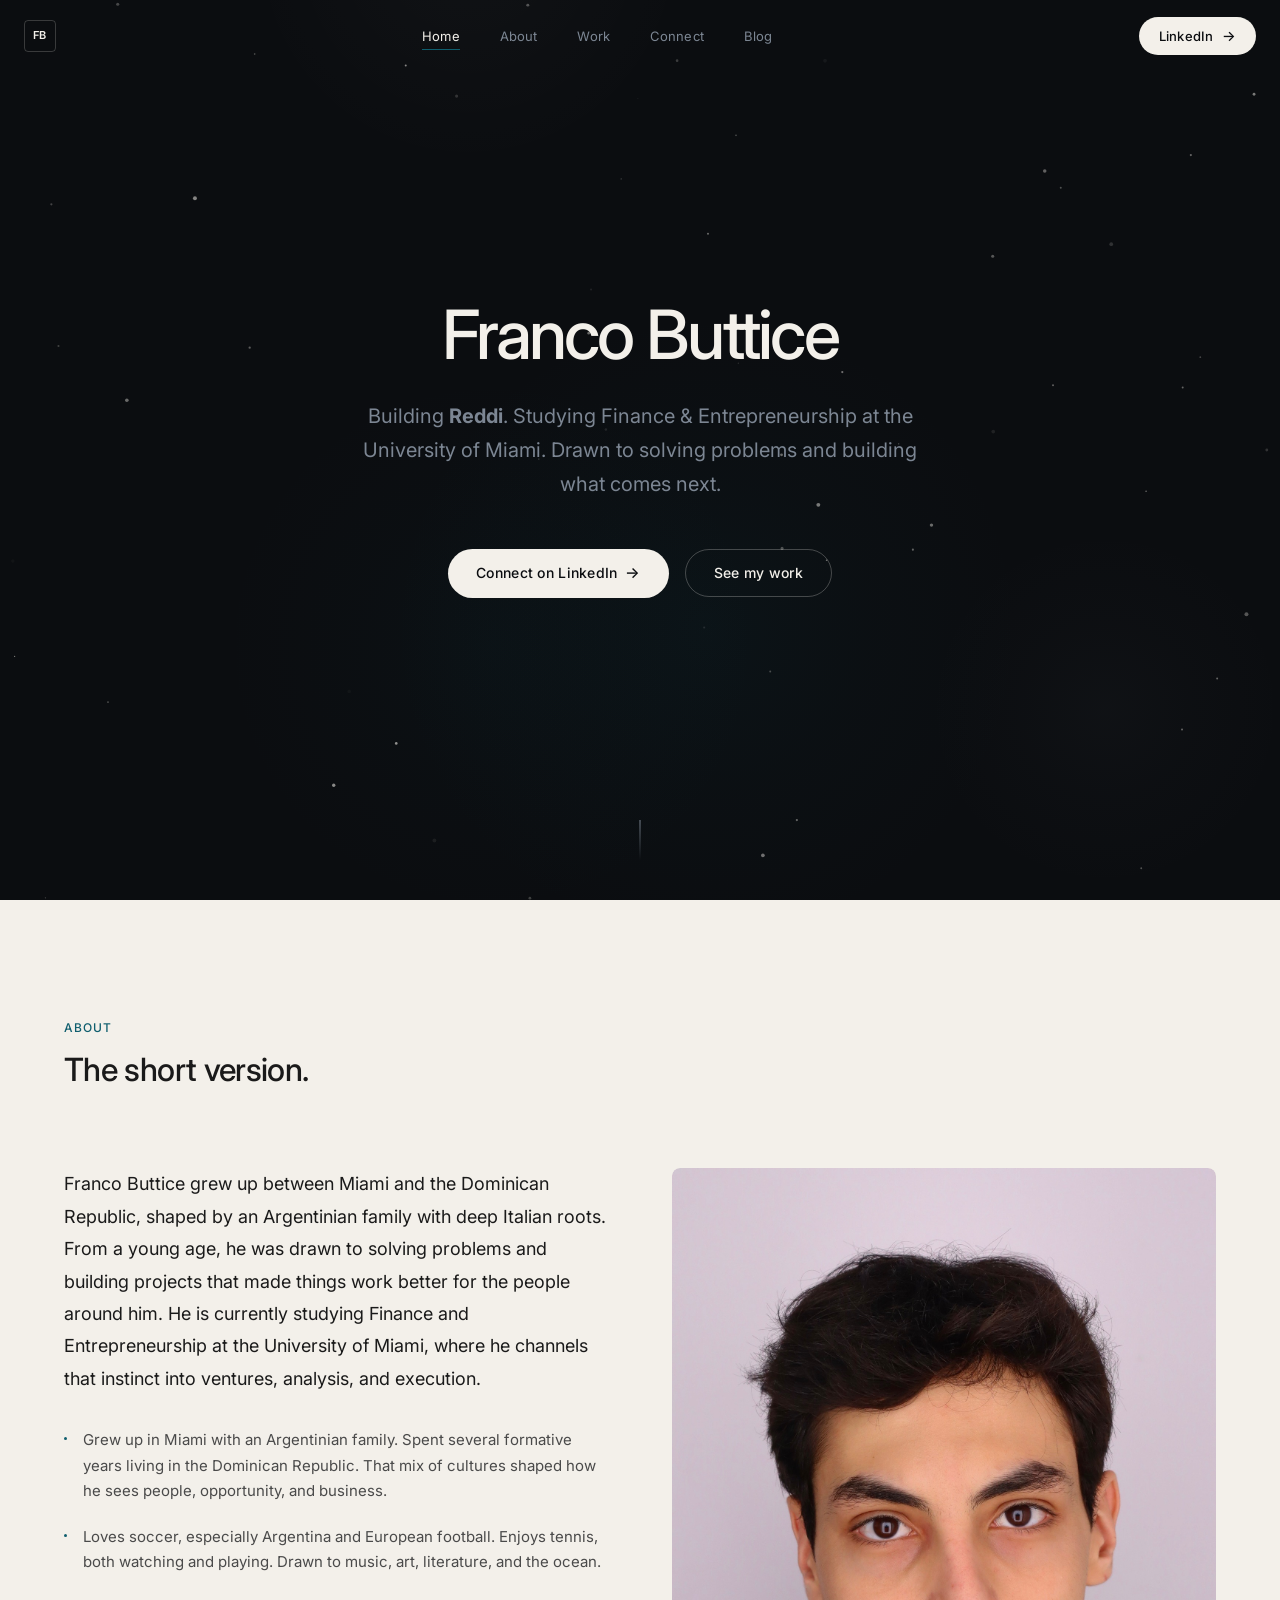
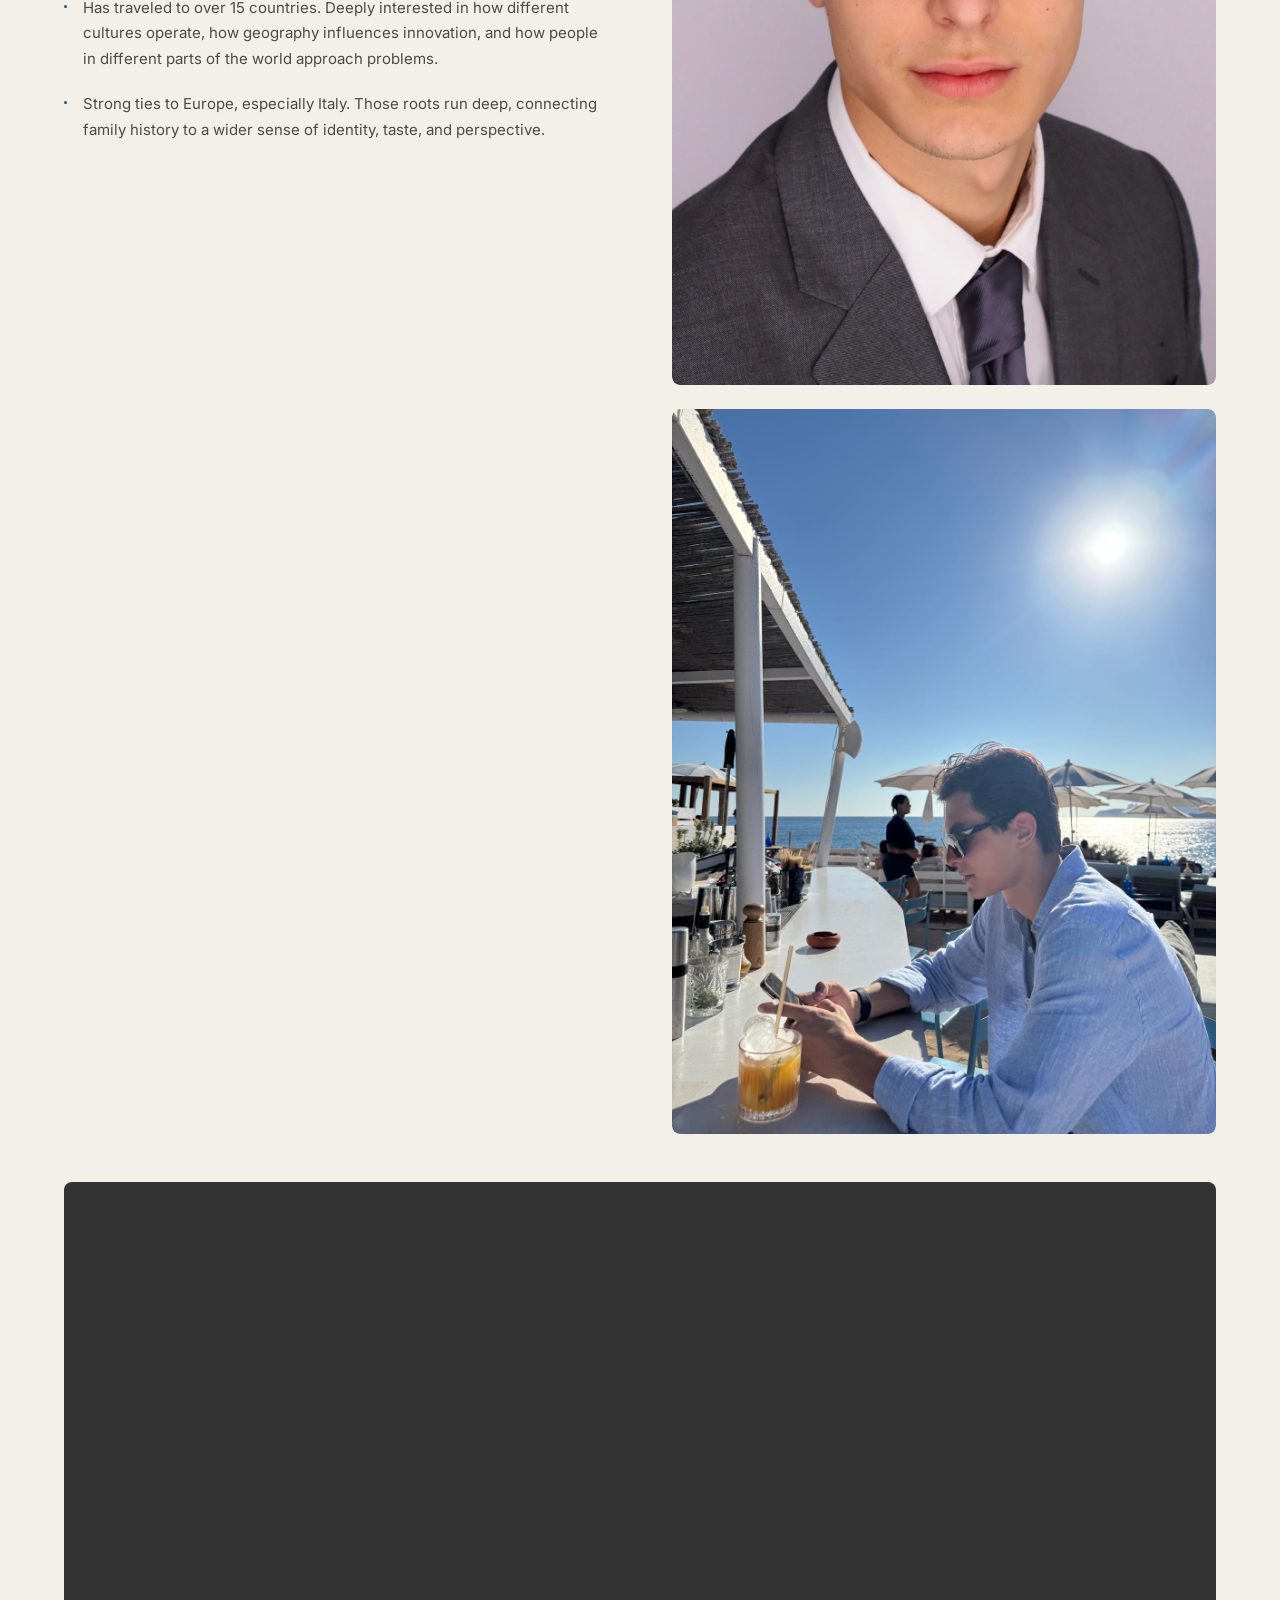
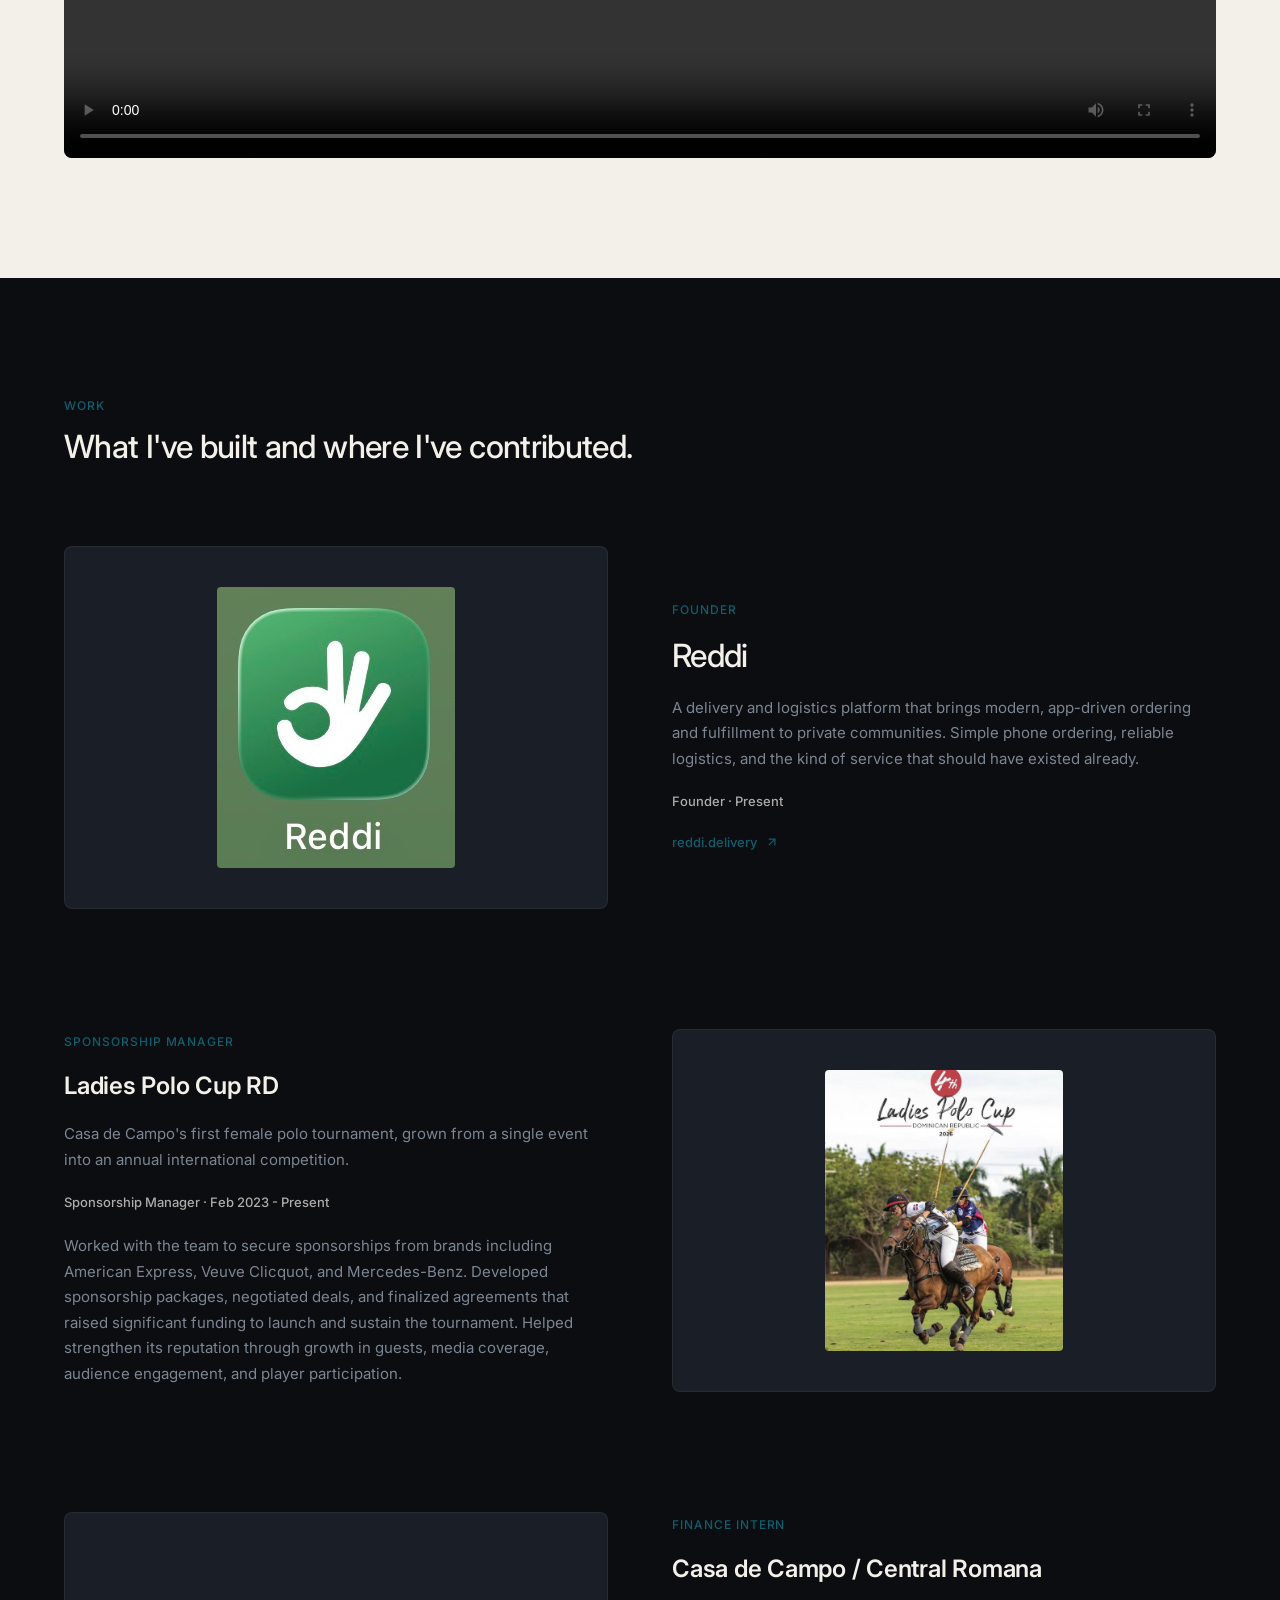
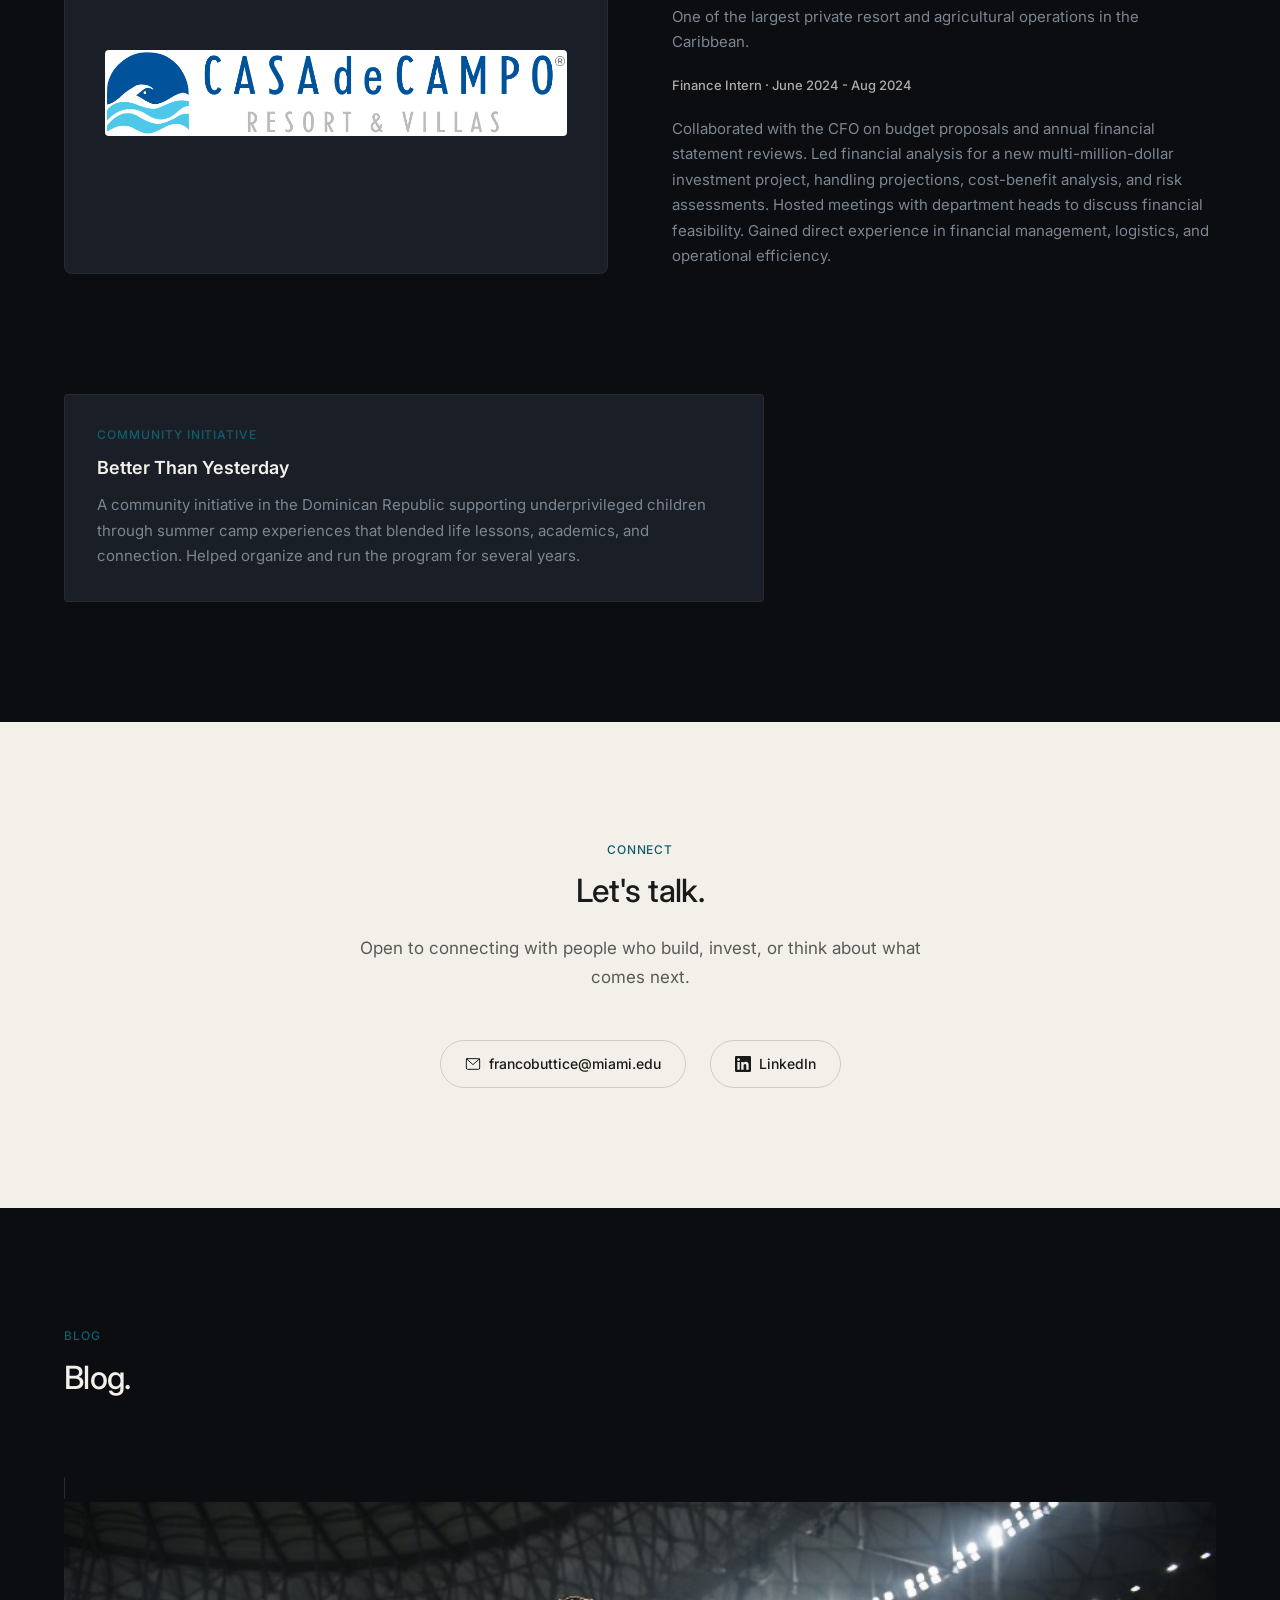
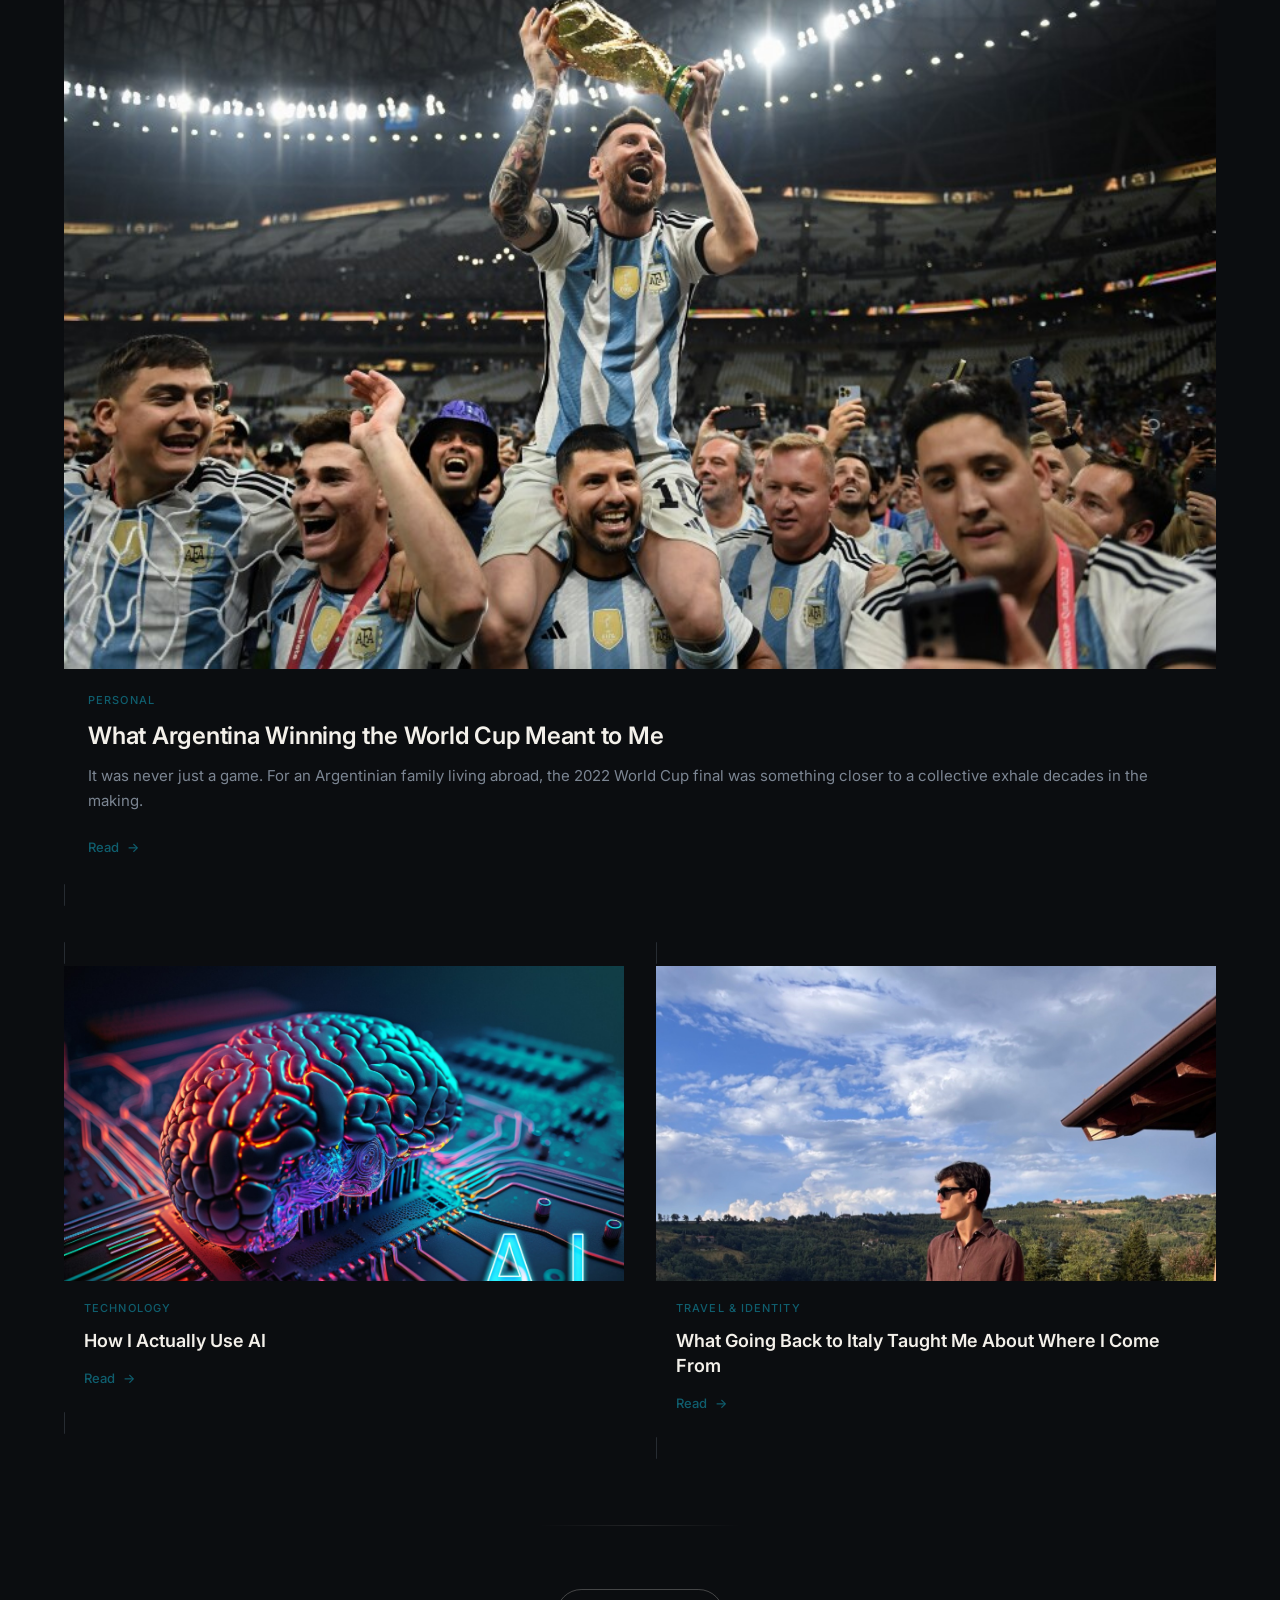
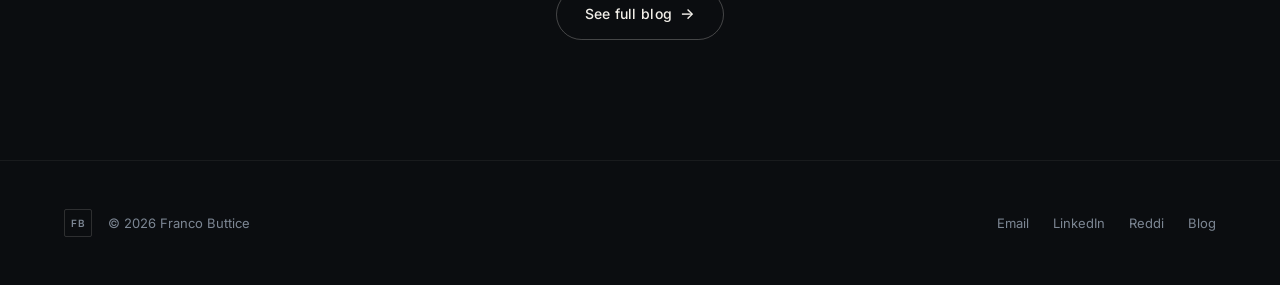
==== commit a1441e7d: "Show full work images with no cropping" ====
--- a/index.html
+++ b/index.html
@@ -161,7 +161,7 @@
 
         <!-- Reddi -->
         <div class="work__entry reveal">
-          <div class="work__entry-visual work__entry-visual--logo">
+          <div class="work__entry-visual">
             <img src="media/reddi.jpg" alt="Reddi app icon" loading="lazy">
           </div>
           <div class="work__entry-content">
@@ -180,7 +180,7 @@
 
         <!-- Ladies Polo Cup RD -->
         <div class="work__entry reveal">
-          <div class="work__entry-visual work__entry-visual--photo">
+          <div class="work__entry-visual">
             <img src="media/ladies-polo-cup.jpg" alt="Ladies Polo Cup Dominican Republic" loading="lazy">
           </div>
           <div class="work__entry-content">
@@ -198,7 +198,7 @@
 
         <!-- Casa de Campo / Central Romana -->
         <div class="work__entry reveal">
-          <div class="work__entry-visual work__entry-visual--logo">
+          <div class="work__entry-visual">
             <img src="media/casa-de-campo.jpg" alt="Casa de Campo Resort & Villas" loading="lazy">
           </div>
           <div class="work__entry-content">
--- a/css/style.css
+++ b/css/style.css
@@ -669,42 +669,23 @@
 
 .work__entry-visual {
   width: 100%;
+  background: var(--bg-dark-elevated);
+  border: 1px solid rgba(243, 240, 234, 0.06);
   border-radius: var(--radius-lg);
   overflow: hidden;
-  position: relative;
-  line-height: 0;
+  display: flex;
+  align-items: center;
+  justify-content: center;
+  padding: var(--space-8);
+  aspect-ratio: 3/2;
 }
 
 .work__entry-visual img {
-  width: 100%;
-  height: auto;
+  max-width: 100%;
+  max-height: 100%;
+  object-fit: contain;
   display: block;
-  border-radius: var(--radius-lg);
-}
-
-/* Logo/icon treatment — centered on dark surface */
-.work__entry-visual--logo {
-  background: var(--bg-dark-elevated);
-  border: 1px solid rgba(243, 240, 234, 0.06);
-  aspect-ratio: 3/2;
-  display: flex;
-  align-items: center;
-  justify-content: center;
-  padding: var(--space-9);
-}
-
-.work__entry-visual--logo img {
-  width: auto;
-  height: auto;
-  max-width: 70%;
-  max-height: 60%;
-  object-fit: contain;
-}
-
-/* Photo treatment */
-.work__entry-visual--photo {
-  background: none;
-  border: none;
+  border-radius: var(--radius-md);
 }
 
 .work__entry-content {
